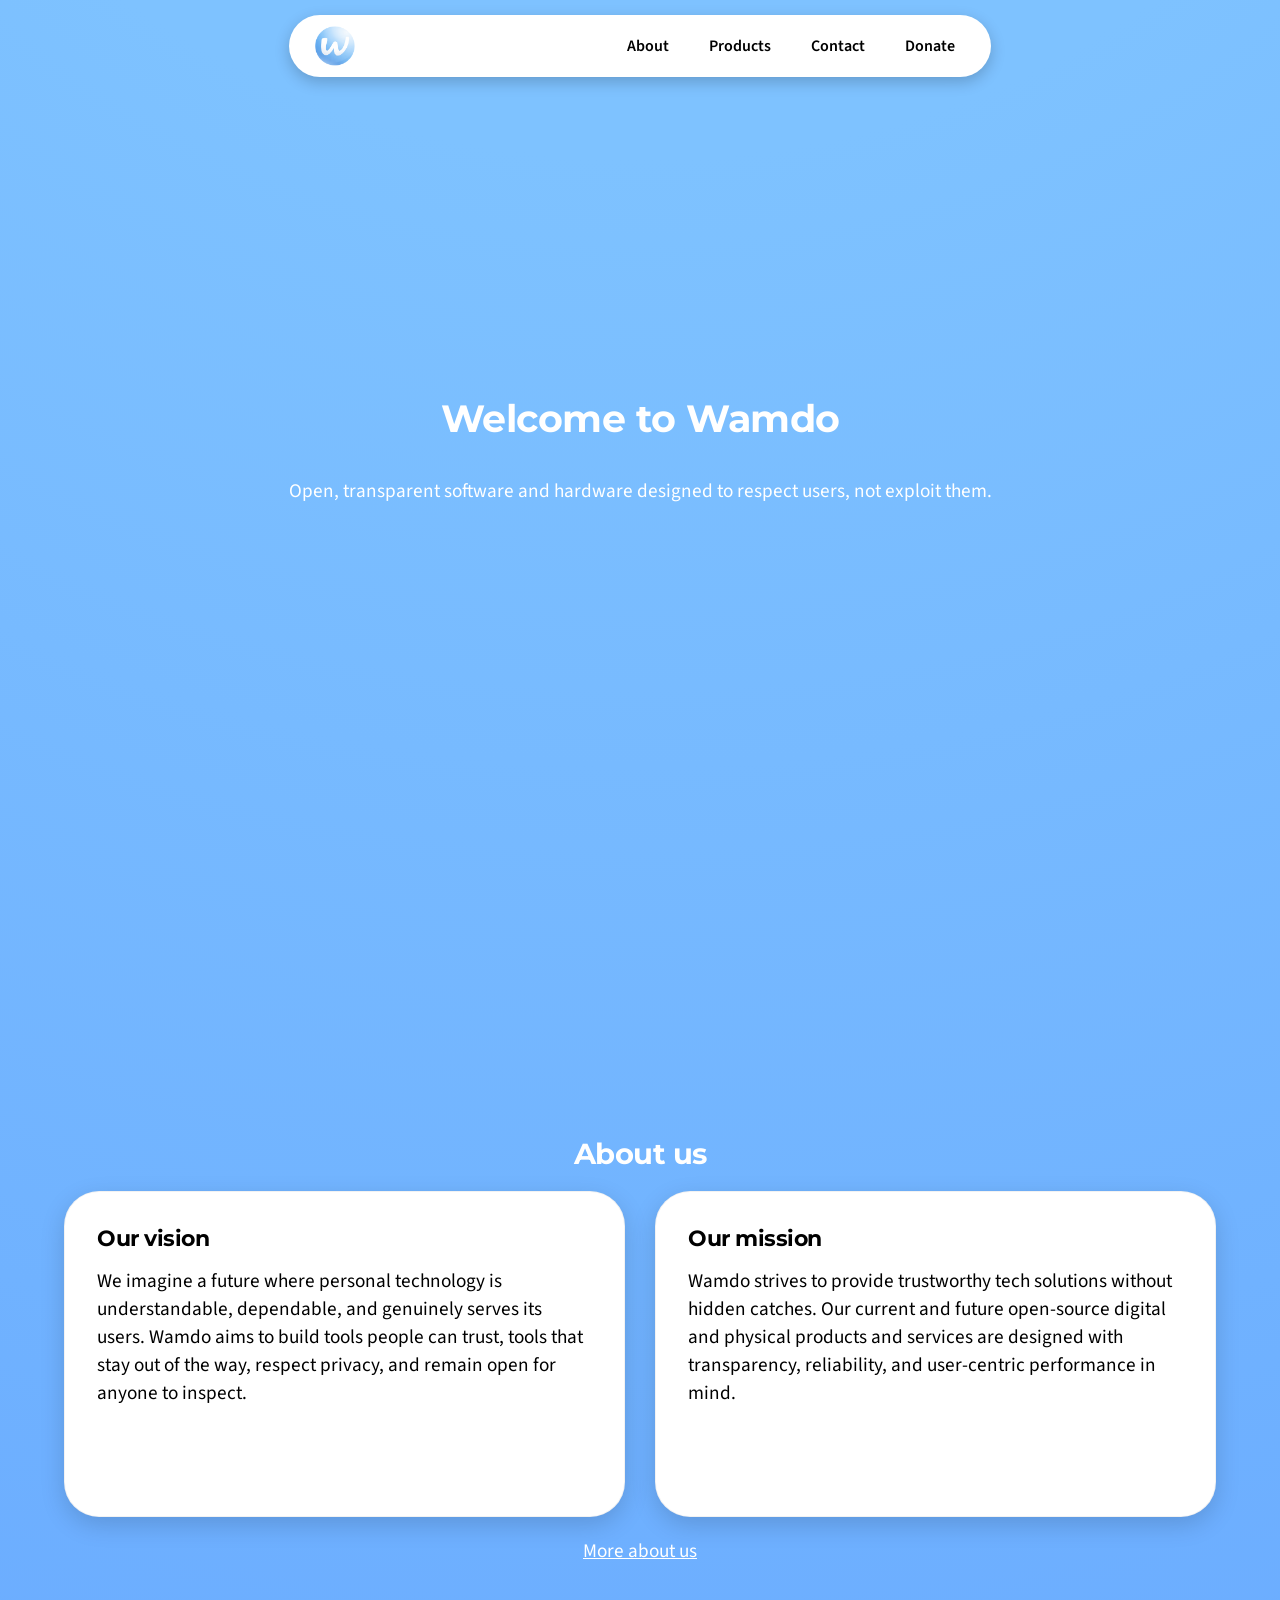
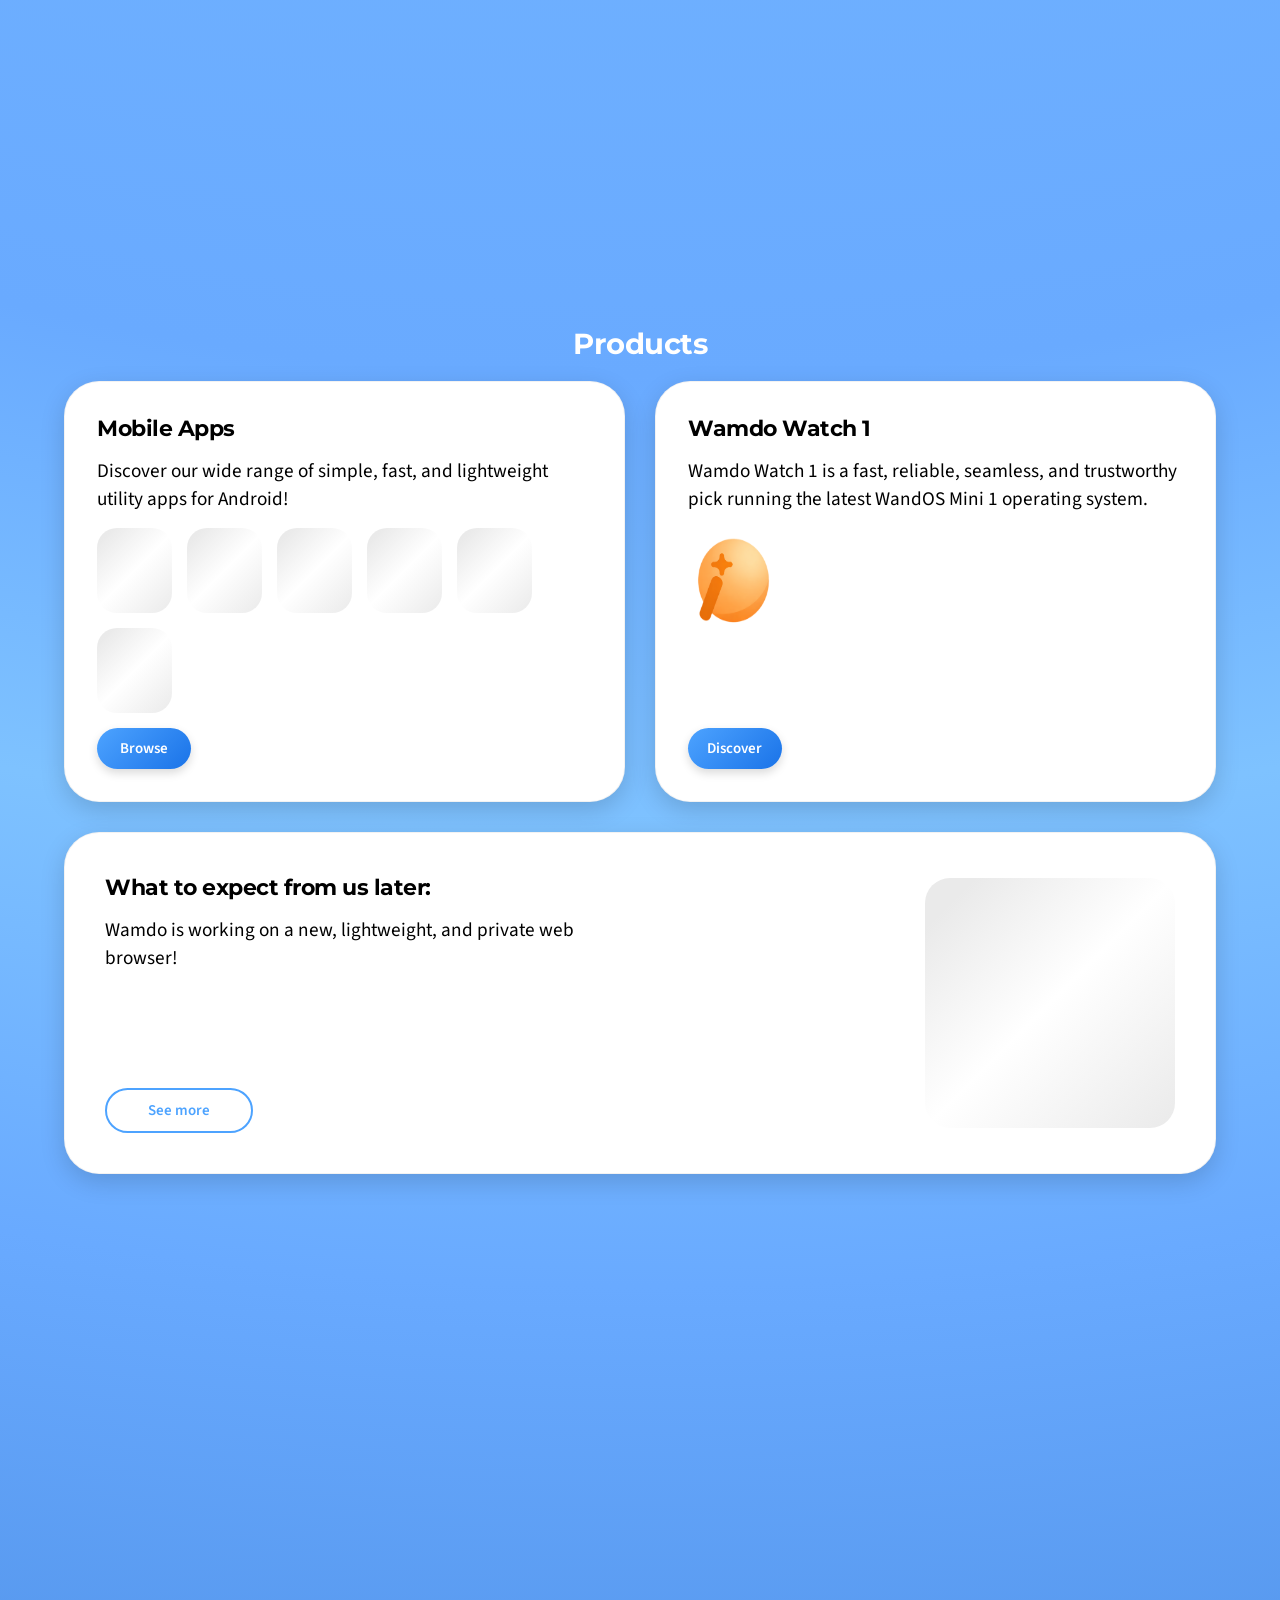
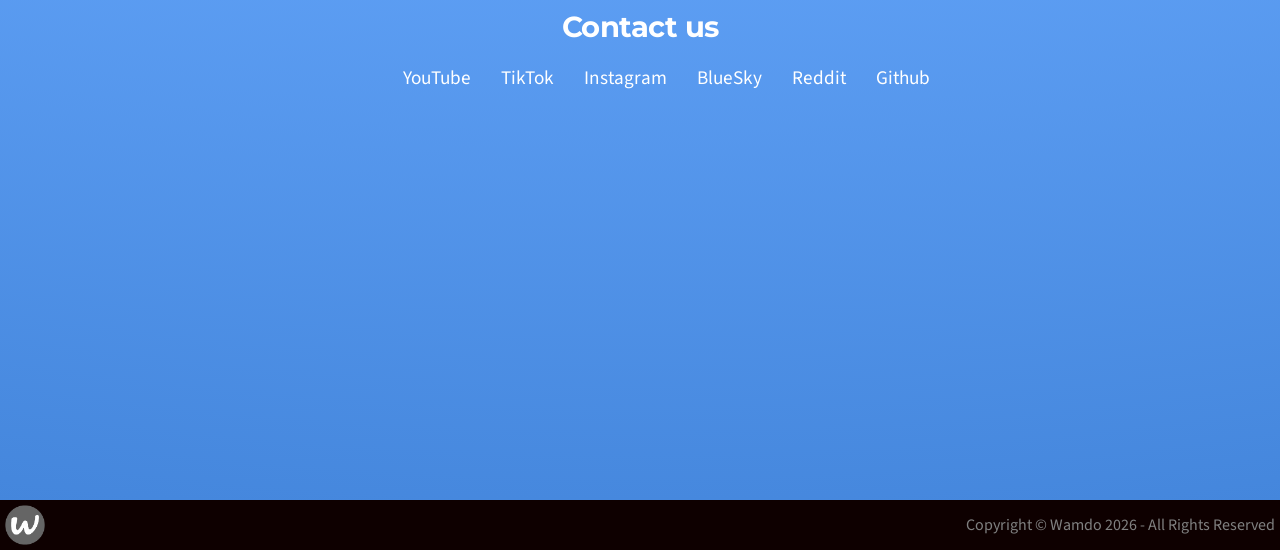
==== index.html @ 2785a066 "initialization" ====
<!DOCTYPE html>
<html lang="en">
<head>
    <meta charset="UTF-8">
    <meta name="viewport" content="width=device-width, initial-scale=1.0">
    <title>Wamdo</title>
    <link rel="stylesheet" href="styles.css">
    <link rel="shortcut icon" href="img/w-solid-blue.png" type="image/x-icon">
</head>
<body>
    <nav>
        <div class="nav-inner">
            <a href="#home" class="logo">
                <img src="img/w-borderless-large.png" alt="Home" class="smalllogo">
            </a>

            <ul class="nav-links">
                <li><a href="#about">About</a></li>
                <li><a href="#products">Products</a></li>
                <li><a href="#contacts">Contact</a></li>
                <li><a href="donate.html">Donate</a></li>
            </ul>
        </div>
    </nav>


    <header id="home">
        <h1><!--<img style="height: 50px; transform: translateY(10px);" src="img/w-borderless-large.png" alt=""> Just an experiment, not needed.-->Welcome to Wamdo</h1>
        <p style="padding-top: 15px;">Open, transparent software and hardware designed to respect users, not exploit them.</p>
    </header>

    <section id="about">
        <h2>About us</h2>
        <div class="grid">
            <div class="card">
                <h3>Our vision</h3>
                <p>We imagine a future where personal technology is understandable, dependable, and genuinely serves its users. Wamdo aims to build tools people can trust, tools that stay out of the way, respect privacy, and remain open for anyone to inspect.</p>
            </div>
            <div class="card">
                <h3>Our mission</h3>
                <p>Wamdo strives to provide trustworthy tech solutions without hidden catches. Our current and future open-source digital and physical products and services are designed with transparency, reliability, and user-centric performance in mind.</p>
            </div>
        </div>
        <a href="about.html" style="text-decoration: underline;">More about us</a>
    </section>

    <section id="products" style="padding-top: 100px;">
        <h2>Products</h2>
        <div class="grid">
            <div class="card">
                <h3>Mobile Apps</h3>
                <p>Discover our wide range of simple, fast, and lightweight utility apps for Android!</p>
                <div class="app-icons">
                    <div class="img-placeholder"></div>
                    <div class="img-placeholder"></div>
                    <div class="img-placeholder"></div>
                    <div class="img-placeholder"></div>
                    <div class="img-placeholder"></div>
                    <div class="img-placeholder"></div>
                </div>
                <a class="btn-bold" href="apps.html">Browse</a>
            </div>
            <div class="card">
                <h3>Wamdo Watch 1</h3>
                <p>Wamdo Watch 1 is a fast, reliable, seamless, and trustworthy pick running the latest WandOS Mini 1 operating system.</p>
                <img style="height:100px;" src="img/OS.png" alt="">
                <a class="btn-bold" href="watch.html">Discover</a>
            </div>
            <div class="card full-card">
                <div class="full-card-content">
                    <div class="full-card-left">
                        <h3>What to expect from us later:</h3>
                        <p>Wamdo is working on a new, lightweight, and private web browser!</p>
                        <a class="btn-light" href="newproduct.html">See more</a>
                    </div>
                    <div class="full-card-right">
                        <div class="img-placeholder large-placeholder"></div>
                    </div>
                </div>
            </div>
        </div>
    </section>
    
    <section id="contacts">
        <h2>Contact us</h2>
        <div class="dark-container">
            <div class="grid-large">
                <a href="https://www.youtube.com/@GetWamdo">YouTube</a>
                <a href="https://www.tiktok.com/@getwamdo">TikTok</a>
                <a href="https://www.instagram.com/getwamdo">Instagram</a>
                <a href="https://bsky.app/profile/getwamdo.bsky.social">BlueSky</a>
                <a href="https://www.reddit.com/user/GetWamdo">Reddit</a>
                <a href="https://github.com/WamdoPB">Github</a>
            </div>
        </div>
    </section>

    <footer>
        <img src="img/w-solid-gray.png" alt="Wamdo" class="smalllogo">
        <p>Copyright &copy Wamdo 2026 - All Rights Reserved</p>
    </footer>
</body>
</html>
---- styles.css ----
@import url('https://fonts.googleapis.com/css2?family=Montserrat:ital,wght@0,100..900;1,100..900&display=swap');
@import url('https://fonts.googleapis.com/css2?family=Montserrat:ital,wght@0,100..900;1,100..900&family=Source+Sans+3:ital,wght@0,200..900;1,200..900&display=swap');

* {
    text-decoration: none;
    margin: 0;
    font-family:'Source Sans 3', 'Montserrat';
}

:root {
    --wamdo-bright: #6cabff 60%; 
    --wamdo-deep: #578dd3 100%;
    --wamdo-bold-bright: #4da3ff;
    --wamdo-bold-deep: #1a73e8;
    --glass-white: linear-gradient(135deg, rgba(255, 255, 255, 0.3), rgba(255, 255, 255, 0.3), rgba(241, 241, 241, 0.5));
}


html, body {
    min-height: 100vh;
    background-size: cover;
    background-repeat: no-repeat;
    margin: 0;
    min-height: 100vh;
    /*background: radial-gradient(circle at 50% -20%, #89c8ff 0%, #6cabff 60%, #578dd3 100%);*/
    background: radial-gradient(circle at 50% -20%, #7ec2ff 20%, #69aaff 60%, #7ec2ff 70%, #69aaff 80%, #4284da 100%);
    color: white;
    /*background-attachment: fixed;*/
}

h1, h2, h3, h4, h5 {
    font-family: 'Montserrat', 'Source Sans 3';
    font-weight: 700;
    letter-spacing: -0.5px;
}

p, a {
    font-family: 'Source Sans 3', 'Montserrat';
}

a {
    color: white;
}

ul li:hover {
    text-decoration: underline;
}

nav {
    position: fixed;
    top: 15px;
    left: 50%;
    transform: translateX(-50%);

    width: 700px;
    height: 60px;

    background: white;
    border-radius: 100px;
    border: 1px solid rgba(255,255,255,0.4);

    box-shadow: 0 5px 15px rgba(0,0,0,0.2);

    display: flex;
    align-items: center;

    z-index: 1000;
}

.nav-inner {
    width: 100%;
    padding: 0 25px;

    display: flex;
    align-items: center;
    justify-content: space-between;
}

.nav-links {
    display: flex;
    gap: 20px;
    list-style: none;
}

.nav-links a {
    color: black;
    font-weight: 600;
    padding: 10px;
}

.nav-links a:hover {
    text-decoration: underline;
    text-underline-offset: 6px;
    text-decoration-thickness: 2px;
    text-decoration-color: var(--wamdo-bold-bright);
}

header, section {
    min-height: 100vh;
    justify-content: center;
    align-items: center;
    display: flex;
    flex-direction: column;
    gap: 20px;
    font-size: larger;
    /*padding-top: 100px;*/
}

.grid {
    display: grid;
    grid-template-columns: repeat(2, minmax(0, 1fr));
    gap: 30px;

    width: min(1300px, 90%);
    margin: 0 auto;
}

.card {
    background: white;
    color: black;

    border-radius: 35px;
    padding: 2rem;

    border: 1px solid rgba(0,0,0,0.05);
    box-shadow: 0 8px 25px rgba(0,0,0,0.15);

    display: flex;
    flex-direction: column;

    gap: 15px;

    transition: transform 0.3s ease, box-shadow 0.3s ease;

    min-height: 260px;
}

.card:hover {
    transform: translateY(-8px) scale(1.02);
    box-shadow: 0 15px 35px rgba(0,0,0,0.2);
}

.card img {
    align-items: center;
    max-width: 90px;
}

.card a {
    margin-top: auto;
}

.full-card {
    grid-column: 1 / -1;
    padding: 2.5rem;
}

.full-card-content {
    display: flex;
    align-items: center;
    justify-content: space-between;
    gap: 40px;
    height: 100%;
}

.full-card-left {
    display: flex;
    flex-direction: column;
    gap: 15px;
    max-width: 500px;
    height: 100%;
}

.full-card-right {
    flex: 1;
    display: flex;
    justify-content: flex-end;
}

.btn-bold {
    display: flex;
    align-items: left;
    justify-content: center;

    width: 10%;
    padding: 10px 22px;

    border-radius: 999px;
    border: none;

    font-weight: 600;
    font-size: 15px;

    background: linear-gradient(
        135deg,
        var(--wamdo-bold-bright),
        var(--wamdo-bold-deep)
    );

    color: white;

    box-shadow: 0 4px 10px rgba(0,0,0,0.15);

    transition: all 0.25s ease;
}

.btn-bold:hover {
    transform: translateY(2px);
    box-shadow: 0 8px 13px rgba(0,0,0,0.20);
}

.btn-light {
    display: inline-flex;
    align-items: center;
    justify-content: center;

    padding: 10px 22px;

    border-radius: 999px;
    width: 20%;

    font-weight: 600;
    font-size: 15px;

    border: 2px solid var(--wamdo-bold-bright);

    color: var(--wamdo-bold-bright);
    background: transparent;

    transition: all 0.25s ease;
}

.btn-light:hover {
    background: linear-gradient(
        135deg,
        var(--wamdo-bold-bright),
        var(--wamdo-bold-deep)
    );
    color: white;
    transform: translateY(-2px);
}

.logo {
    display: flex;
    align-items: center;
}

.smalllogo {
    height: 40px;
}

.image {
    background-color: gray;
    border-radius: 40px;
}

.app-icons {
    display: flex;
    flex-wrap: wrap;
    gap: 15px;
}

.app-icons img {
    width: 60px;
    height: 60px;
    object-fit: contain;
}

.img-placeholder {
    background: linear-gradient(
        135deg,
        rgba(220,220,220,0.6) 10%,
        rgba(255,255,255,0.8) 50%,
        rgba(220,220,220,0.6) 100%
    );
    border-radius: 20px;
    align-content: center;
    justify-content: center;
}

.app-icons .img-placeholder {
    width: 75px;
    height: 85px;
}

.large-placeholder {
    min-width: 250px;
    min-height: 250px;
    border-radius: 25px;
}

.grid-large {
    display: flex;
    flex-direction: row;
    gap: 30px;

    width: min(1300px, 90%);
    margin: 0 auto;
}

footer {
    background-color: #0e0000;
    color: gray;
    display: flex;
    align-items: center;
    justify-content: space-between;
    padding: 5px;
    bottom: 0;
    left: 0;
    right: 0;
}

footer p {
    color: gray;
}

hr {
    width: 90%;
}   

::-webkit-scrollbar {
    display: none;
}
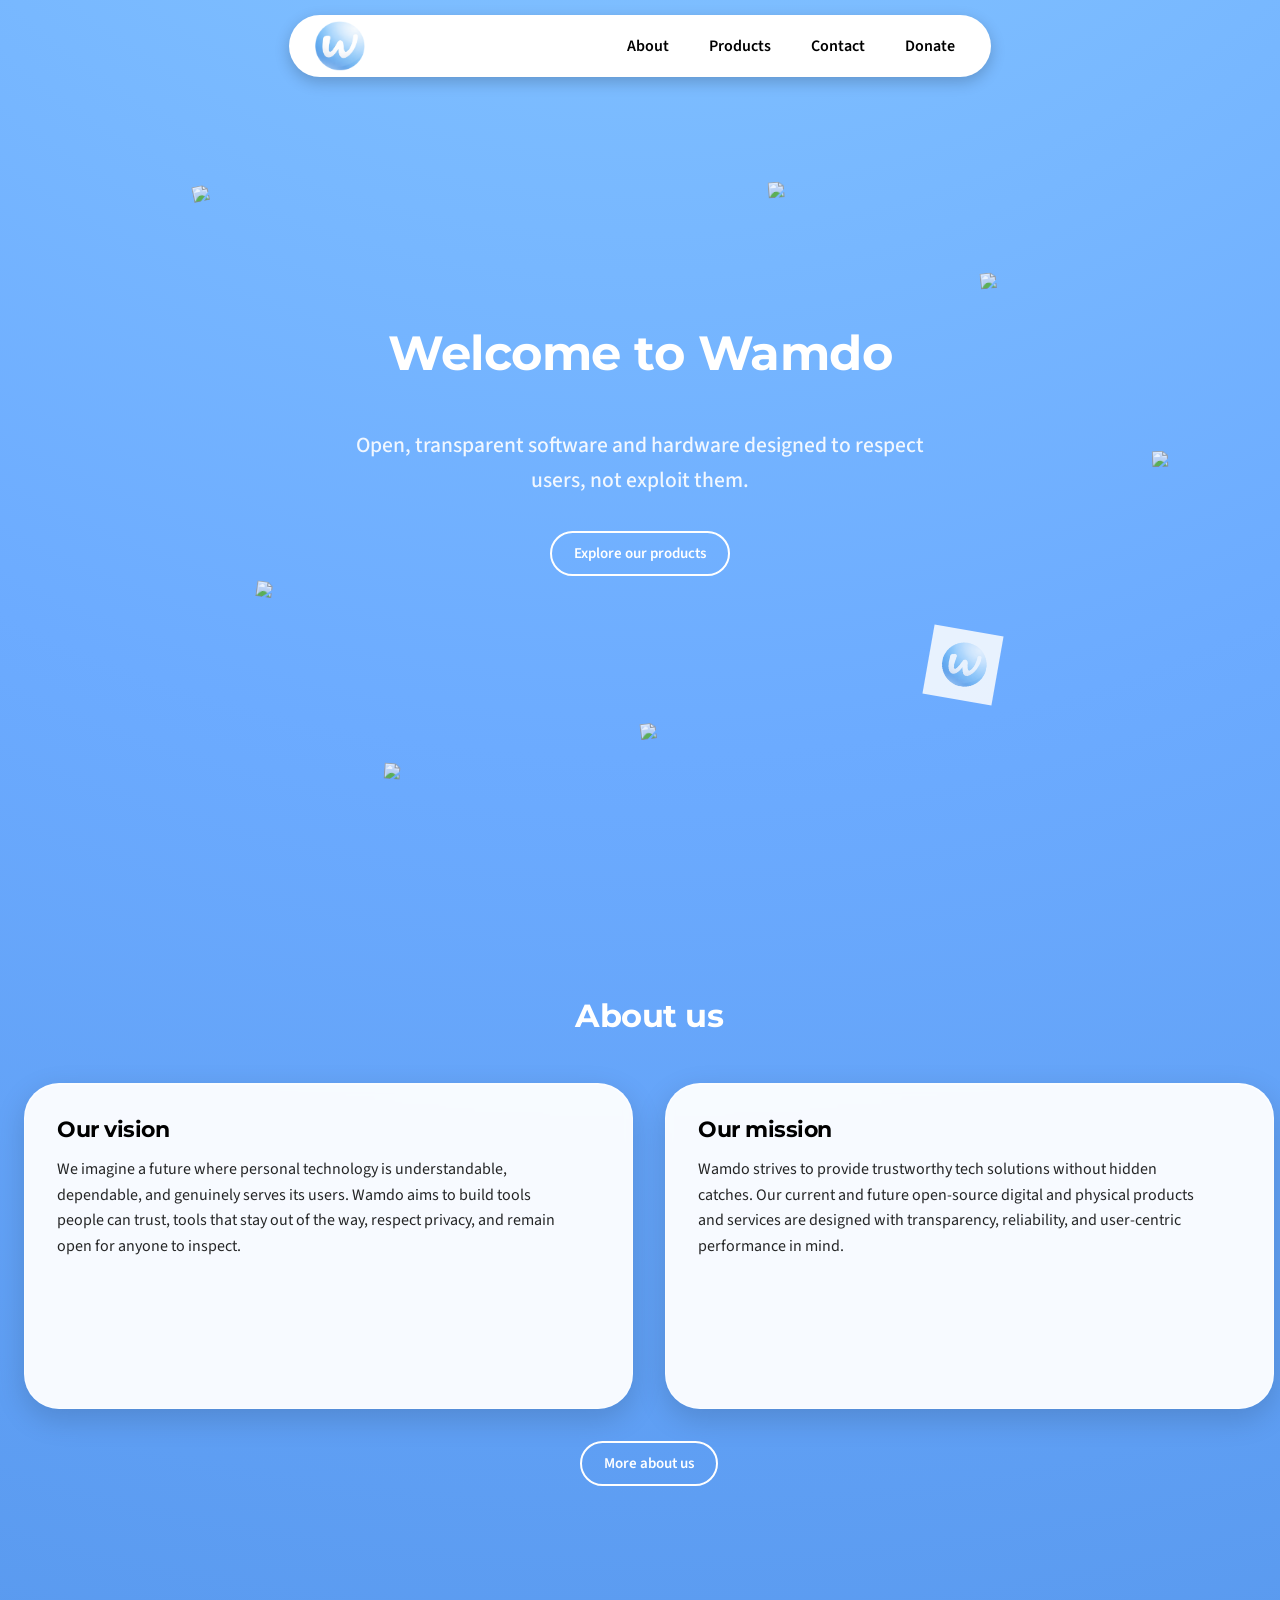
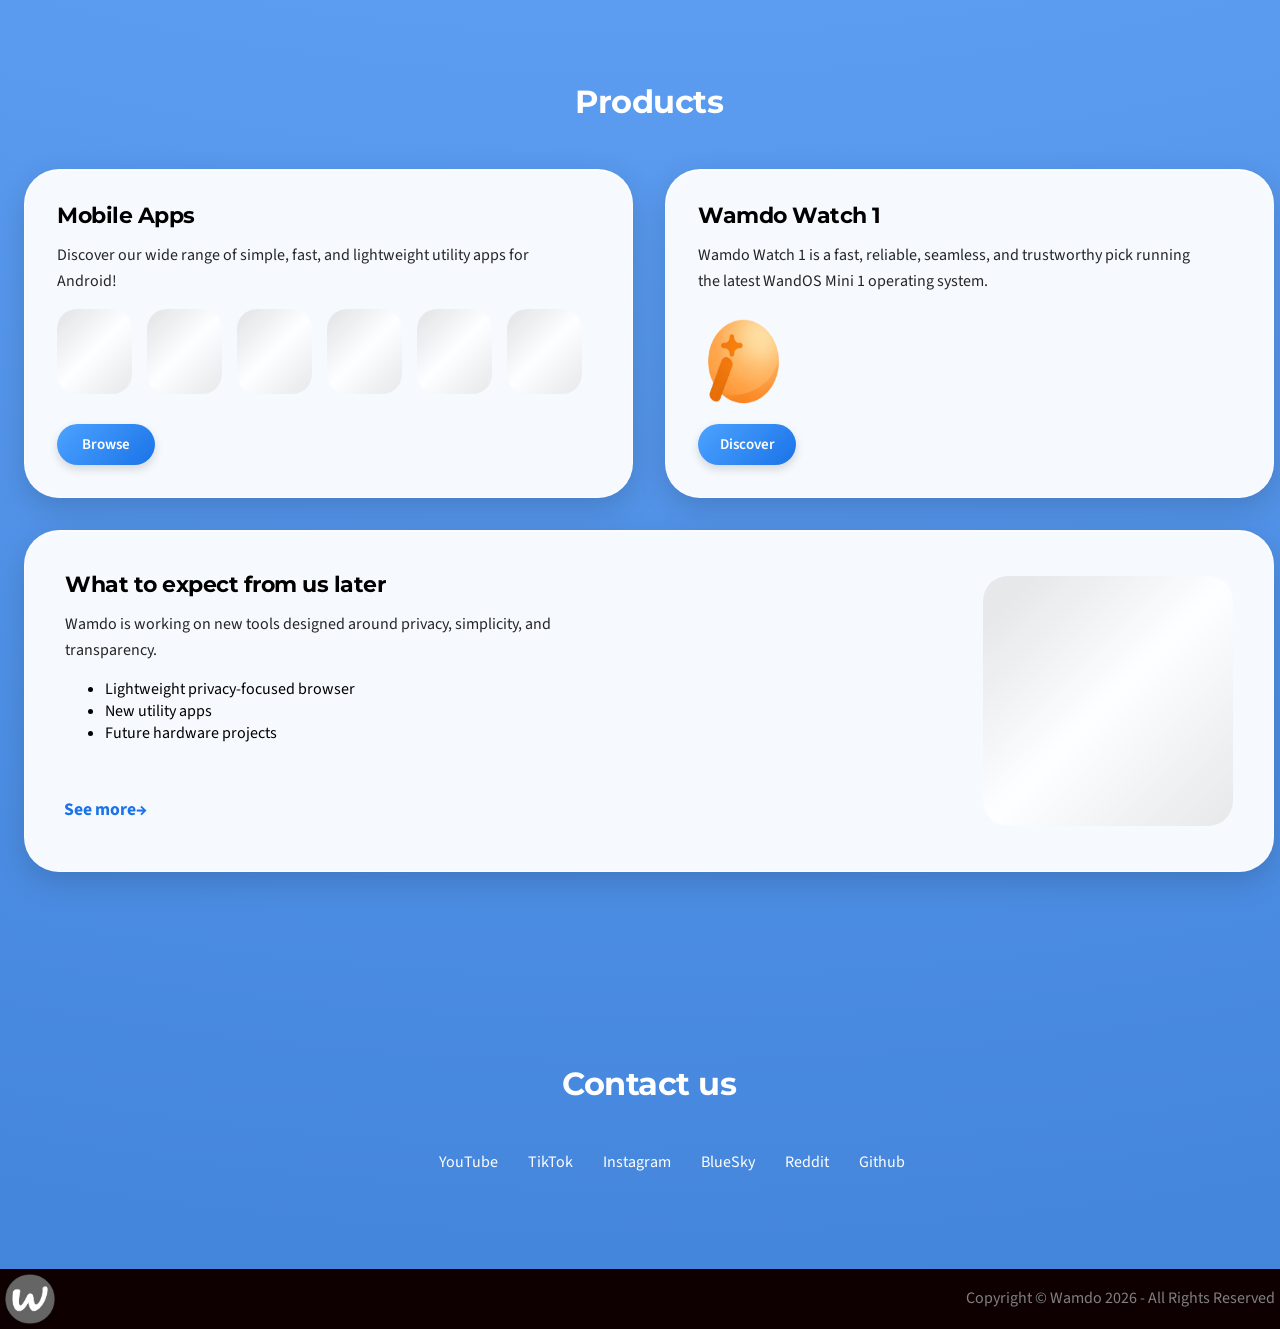
==== commit a29dbf79: "major design changes" ====
--- a/index.html
+++ b/index.html
@@ -25,56 +25,78 @@
 
 
     <header id="home">
+
+        <div class="hero-icons">
+            <img src="icons/keyboard.png" class="float-icon icon1">
+            <img src="icons/clock.png" class="float-icon icon2">
+            <img src="icons/notes.png" class="float-icon icon3">
+            <img src="icons/files.png" class="float-icon icon4">
+            <img src="icons/calendar.png" class="float-icon icon5">
+            <img src="icons/voice.png" class="float-icon icon6">
+            <img src="icons/contact.png" class="float-icon icon7">
+            <img src="icons/gallery.png" class="float-icon icon8">
+        </div>
+
         <h1><!--<img style="height: 50px; transform: translateY(10px);" src="img/w-borderless-large.png" alt=""> Just an experiment, not needed.-->Welcome to Wamdo</h1>
         <p style="padding-top: 15px;">Open, transparent software and hardware designed to respect users, not exploit them.</p>
+        <a href="#products" class="btn-light-white">Explore our products</a>
     </header>
 
     <section id="about">
-        <h2>About us</h2>
-        <div class="grid">
-            <div class="card">
-                <h3>Our vision</h3>
-                <p>We imagine a future where personal technology is understandable, dependable, and genuinely serves its users. Wamdo aims to build tools people can trust, tools that stay out of the way, respect privacy, and remain open for anyone to inspect.</p>
+        <div class="container">
+            <h2>About us</h2>
+            <div class="grid">
+                <div class="card">
+                    <h3>Our vision</h3>
+                    <p>We imagine a future where personal technology is understandable, dependable, and genuinely serves its users. Wamdo aims to build tools people can trust, tools that stay out of the way, respect privacy, and remain open for anyone to inspect.</p>
+                </div>
+                <div class="card">
+                    <h3>Our mission</h3>
+                    <p>Wamdo strives to provide trustworthy tech solutions without hidden catches. Our current and future open-source digital and physical products and services are designed with transparency, reliability, and user-centric performance in mind.</p>
+                </div>
             </div>
-            <div class="card">
-                <h3>Our mission</h3>
-                <p>Wamdo strives to provide trustworthy tech solutions without hidden catches. Our current and future open-source digital and physical products and services are designed with transparency, reliability, and user-centric performance in mind.</p>
-            </div>
+            <a href="about.html" class="btn-light-white">More about us</a>
         </div>
-        <a href="about.html" style="text-decoration: underline;">More about us</a>
     </section>
 
     <section id="products" style="padding-top: 100px;">
-        <h2>Products</h2>
-        <div class="grid">
-            <div class="card">
-                <h3>Mobile Apps</h3>
-                <p>Discover our wide range of simple, fast, and lightweight utility apps for Android!</p>
-                <div class="app-icons">
-                    <div class="img-placeholder"></div>
-                    <div class="img-placeholder"></div>
-                    <div class="img-placeholder"></div>
-                    <div class="img-placeholder"></div>
-                    <div class="img-placeholder"></div>
-                    <div class="img-placeholder"></div>
+        <div class="container">
+            <h2>Products</h2>
+            <div class="grid">
+                <div class="card">
+                    <h3>Mobile Apps</h3>
+                    <p>Discover our wide range of simple, fast, and lightweight utility apps for Android!</p>
+                    <div class="app-icons">
+                        <div class="img-placeholder"></div>
+                        <div class="img-placeholder"></div>
+                        <div class="img-placeholder"></div>
+                        <div class="img-placeholder"></div>
+                        <div class="img-placeholder"></div>
+                        <div class="img-placeholder"></div>
+                    </div>
+                    <a class="btn-bold" href="apps.html">Browse</a>
                 </div>
-                <a class="btn-bold" href="apps.html">Browse</a>
-            </div>
-            <div class="card">
-                <h3>Wamdo Watch 1</h3>
-                <p>Wamdo Watch 1 is a fast, reliable, seamless, and trustworthy pick running the latest WandOS Mini 1 operating system.</p>
-                <img style="height:100px;" src="img/OS.png" alt="">
-                <a class="btn-bold" href="watch.html">Discover</a>
-            </div>
-            <div class="card full-card">
-                <div class="full-card-content">
-                    <div class="full-card-left">
-                        <h3>What to expect from us later:</h3>
-                        <p>Wamdo is working on a new, lightweight, and private web browser!</p>
-                        <a class="btn-light" href="newproduct.html">See more</a>
-                    </div>
-                    <div class="full-card-right">
-                        <div class="img-placeholder large-placeholder"></div>
+                <div class="card">
+                    <h3>Wamdo Watch 1</h3>
+                    <p>Wamdo Watch 1 is a fast, reliable, seamless, and trustworthy pick running the latest WandOS Mini 1 operating system.</p>
+                    <img style="height:100px;" src="img/OS.png" alt="">
+                    <a class="btn-bold" href="watch.html">Discover</a>
+                </div>
+                <div class="card full-card">
+                    <div class="full-card-content">
+                        <div class="full-card-left">
+                            <h3>What to expect from us later</h3>
+                            <p>Wamdo is working on new tools designed around privacy, simplicity, and transparency.</p>
+                            <ul class="future-list">
+                                <li>Lightweight privacy-focused browser</li>
+                                <li>New utility apps</li>
+                                <li>Future hardware projects</li>
+                            </ul>
+                            <a class="link-bold" href="newproduct.html">See more→</a>
+                        </div>
+                        <div class="full-card-right">
+                            <div class="img-placeholder large-placeholder"></div>
+                        </div>
                     </div>
                 </div>
             </div>
@@ -82,15 +104,17 @@
     </section>
     
     <section id="contacts">
-        <h2>Contact us</h2>
-        <div class="dark-container">
-            <div class="grid-large">
-                <a href="https://www.youtube.com/@GetWamdo">YouTube</a>
-                <a href="https://www.tiktok.com/@getwamdo">TikTok</a>
-                <a href="https://www.instagram.com/getwamdo">Instagram</a>
-                <a href="https://bsky.app/profile/getwamdo.bsky.social">BlueSky</a>
-                <a href="https://www.reddit.com/user/GetWamdo">Reddit</a>
-                <a href="https://github.com/WamdoPB">Github</a>
+        <div class="container">
+            <h2>Contact us</h2>
+            <div class="dark-container">
+                <div class="grid-large">
+                    <a href="https://www.youtube.com/@GetWamdo">YouTube</a>
+                    <a href="https://www.tiktok.com/@getwamdo">TikTok</a>
+                    <a href="https://www.instagram.com/getwamdo">Instagram</a>
+                    <a href="https://bsky.app/profile/getwamdo.bsky.social">BlueSky</a>
+                    <a href="https://www.reddit.com/user/GetWamdo">Reddit</a>
+                    <a href="https://github.com/WamdoPB">Github</a>
+                </div>
             </div>
         </div>
     </section>
--- a/styles.css
+++ b/styles.css
@@ -13,6 +13,15 @@
     --wamdo-bold-bright: #4da3ff;
     --wamdo-bold-deep: #1a73e8;
     --glass-white: linear-gradient(135deg, rgba(255, 255, 255, 0.3), rgba(255, 255, 255, 0.3), rgba(241, 241, 241, 0.5));
+
+    --space-xs: 8px;
+    --space-sm: 16px;
+    --space-md: 32px;
+    --space-lg: 64px;
+    --space-xl: 96px;
+
+    --container-width: 1250px;
+    --container-padding: 24px;
 }
 
 
@@ -23,7 +32,7 @@
     margin: 0;
     min-height: 100vh;
     /*background: radial-gradient(circle at 50% -20%, #89c8ff 0%, #6cabff 60%, #578dd3 100%);*/
-    background: radial-gradient(circle at 50% -20%, #7ec2ff 20%, #69aaff 60%, #7ec2ff 70%, #69aaff 80%, #4284da 100%);
+    background: radial-gradient(circle at 50% -25%,#8ed0ff 0%,#6cabff 40%,#4284da 100%), radial-gradient(circle at 80% 120%, rgba(255,255,255,0.15), transparent 60%);
     color: white;
     /*background-attachment: fixed;*/
 }
@@ -34,12 +43,38 @@
     letter-spacing: -0.5px;
 }
 
+h2 {
+    font-size: 1.8rem;
+}
+
+h3 {
+    font-size: 1.5em;
+}
+
 p, a {
     font-family: 'Source Sans 3', 'Montserrat';
 }
 
 a {
     color: white;
+}
+
+h1 {
+    font-size: clamp(2.3rem, 4vw, 3rem);
+    text-align: center;
+}
+
+h2 {
+    font-size: 2rem;
+}
+
+h3 {
+    font-size: 1.35rem;
+}
+
+p {
+    font-size: 1rem;
+    line-height: 1.6;
 }
 
 ul li:hover {
@@ -95,49 +130,176 @@
     text-decoration-color: var(--wamdo-bold-bright);
 }
 
-header, section {
+section {
+    padding-block: var(--space-xl);
+}
+
+section h2 {
+    margin-bottom: var(--space-sm);
+    letter-spacing: -0.5px;
+}
+
+header {
     min-height: 100vh;
+
+    position: relative;
+    overflow: hidden;
+    display: flex;
+    align-items: center;
     justify-content: center;
-    align-items: center;
-    display: flex;
     flex-direction: column;
-    gap: 20px;
-    font-size: larger;
-    /*padding-top: 100px;*/
-}
+
+    padding-inline: var(--container-padding);
+    gap: var(--space-md);
+}
+
+header p {
+    opacity: 0.9;
+    text-align: center;
+    font-size: 1.35rem;
+    max-width: 600px;
+    font-weight: 500;
+}
+
+.float-icon {
+    position: absolute;
+    width: 70px;
+    opacity: 0.85;
+
+    animation: float 6s ease-in-out infinite;
+}
+
+.hero-icons {
+    position: absolute;
+    inset: 0;
+    z-index: 0;
+}
+
+header h1,
+header p {
+    position: relative;
+    z-index: 1;
+}
+
+.icon1 {
+    top: 20%;
+    left: 15%;
+    transform: rotate(-12deg);
+}
+
+.icon2 {
+    top: 65%;
+    left: 20%;
+    transform: rotate(8deg);
+}
+
+.icon3 {
+    top: 30%;
+    right: 18%;
+    transform: rotate(-6deg);
+}
+
+.icon4 {
+    top: 70%;
+    right: 22%;
+    transform: rotate(10deg);
+}
+
+.icon5 {
+    top: 20%;
+    left: 60%;
+    transform: rotate(-4deg);
+}
+
+.icon6 {
+    top: 80%;
+    left: 50%;
+    transform: rotate(-7deg);
+}
+
+.icon7 {
+    top: 85%;
+    left: 30%;
+    transform: rotate(4deg);
+}
+
+.icon8 {
+    top: 50%;
+    left: 90%;
+    transform: rotate(-2deg);
+}
+
+@keyframes float {
+
+    0% {
+        transform: translateY(0) rotate(var(--rot, 0deg));
+    }
+
+    50% {
+        transform: translateY(-12px) rotate(var(--rot, 0deg));
+    }
+
+    100% {
+        transform: translateY(0) rotate(var(--rot, 0deg));
+    }
+
+}
+
+
+
+
+
+
 
 .grid {
     display: grid;
-    grid-template-columns: repeat(2, minmax(0, 1fr));
-    gap: 30px;
-
-    width: min(1300px, 90%);
-    margin: 0 auto;
+    grid-template-columns: repeat(2, 1fr);
+    gap: var(--space-md);
+
+    width: 100%;
+}
+
+.container {
+    width: min(var(--container-width), 100%);
+    margin-inline: auto;
+    padding-inline: var(--container-padding);
+
+    display: flex;
+    flex-direction: column;
+    align-items: center;
+}
+
+.container > * + * {
+    margin-top: var(--space-md);
 }
 
 .card {
-    background: white;
+    background: rgba(255,255,255,0.95);
     color: black;
 
     border-radius: 35px;
     padding: 2rem;
 
-    border: 1px solid rgba(0,0,0,0.05);
-    box-shadow: 0 8px 25px rgba(0,0,0,0.15);
+    border: 1px solid rgba(255,255,255,0.6);
+    backdrop-filter: blur(4px);
+    box-shadow:
+        0 10px 30px rgba(0,0,0,0.15),
+        inset 0 1px 0 rgba(255,255,255,0.6);
 
     display: flex;
     flex-direction: column;
-
     gap: 15px;
 
-    transition: transform 0.3s ease, box-shadow 0.3s ease;
-
     min-height: 260px;
+
+    transition: transform 0.25s ease, box-shadow 0.25s ease;
 }
 
 .card:hover {
     transform: translateY(-8px) scale(1.02);
-    box-shadow: 0 15px 35px rgba(0,0,0,0.2);
+    box-shadow:
+        0 18px 40px rgba(0,0,0,0.25),
+        inset 0 1px 0 rgba(255,255,255,0.8);
 }
 
 .card img {
@@ -147,6 +309,11 @@
 
 .card a {
     margin-top: auto;
+}
+
+.card p {
+    opacity: 0.85;
+    max-width: 500px;
 }
 
 .full-card {
@@ -166,7 +333,7 @@
     display: flex;
     flex-direction: column;
     gap: 15px;
-    max-width: 500px;
+    max-width: 80%;
     height: 100%;
 }
 
@@ -208,7 +375,7 @@
     box-shadow: 0 8px 13px rgba(0,0,0,0.20);
 }
 
-.btn-light {
+.btn-light, .btn-light-white {
     display: inline-flex;
     align-items: center;
     justify-content: center;
@@ -216,36 +383,54 @@
     padding: 10px 22px;
 
     border-radius: 999px;
-    width: 20%;
 
     font-weight: 600;
     font-size: 15px;
 
+    transition: all 0.25s ease;
+}
+
+.btn-light {
     border: 2px solid var(--wamdo-bold-bright);
 
     color: var(--wamdo-bold-bright);
     background: transparent;
-
-    transition: all 0.25s ease;
-}
-
-.btn-light:hover {
+}
+
+.btn-light-white {
+    border: 2px solid white;
+
+    color: white;
+    background: transparent;
+}
+
+.btn-light:hover, .btn-light-white:hover {
     background: linear-gradient(
         135deg,
         var(--wamdo-bold-bright),
         var(--wamdo-bold-deep)
     );
     color: white;
+    box-shadow: 0 6px 14px rgba(0,0,0,0.15);
     transform: translateY(-2px);
 }
 
+.link-bold {
+    color: var(--wamdo-bold-deep);
+    font-weight: bolder;
+    transform: scale(1.1);
+
+    display: inline-flex;
+    padding: 10px 22px;
+}
+
 .logo {
     display: flex;
     align-items: center;
 }
 
 .smalllogo {
-    height: 40px;
+    height: 50px;
 }
 
 .image {
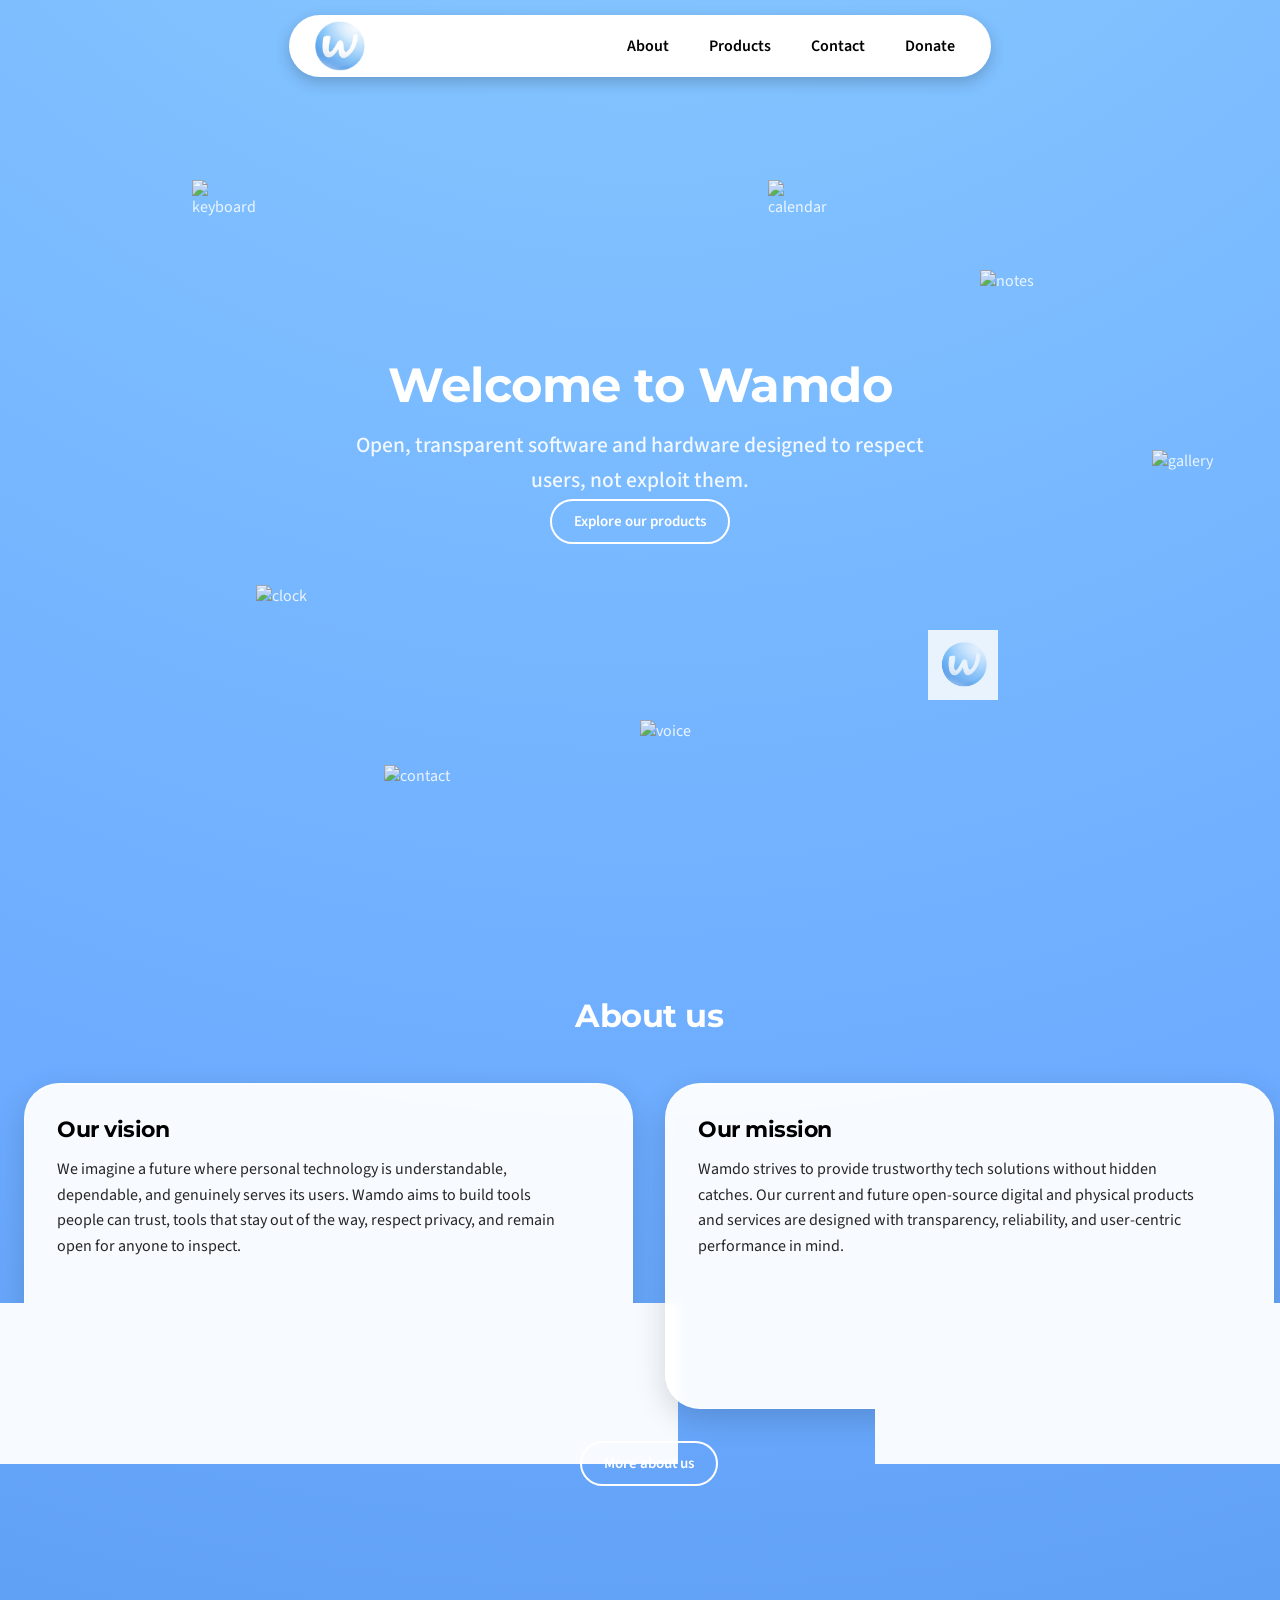
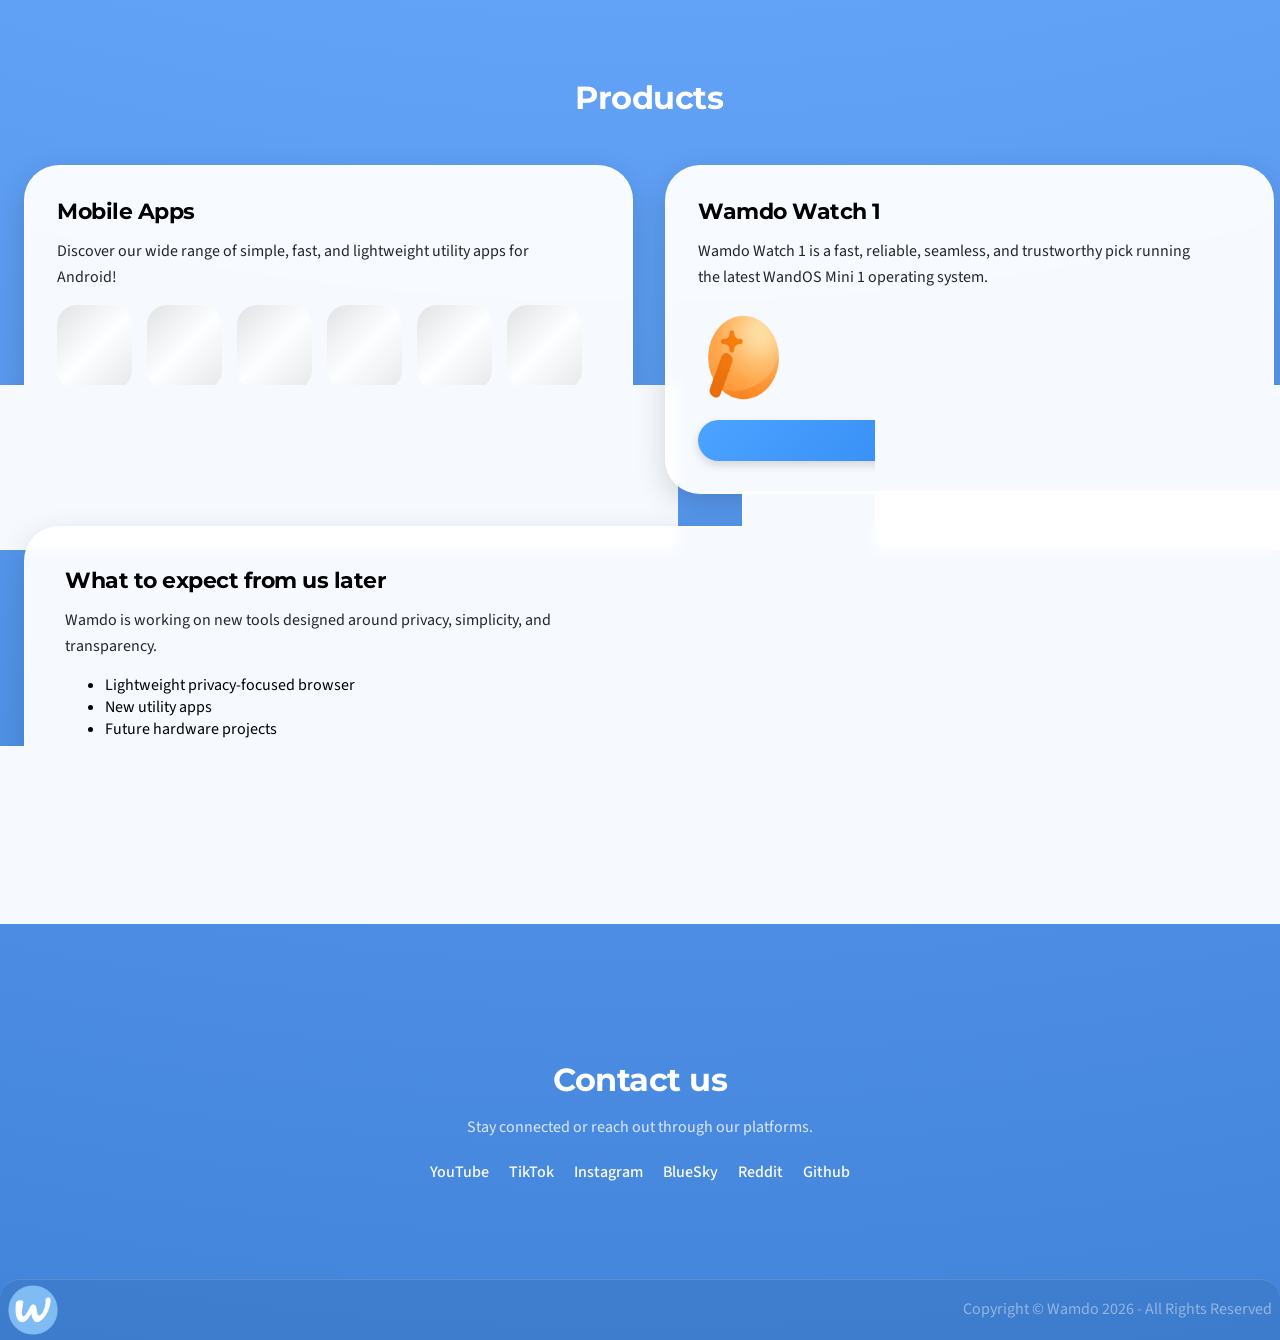
==== commit b5856a2f: "UI correcting and improving" ====
--- a/index.html
+++ b/index.html
@@ -17,7 +17,7 @@
             <ul class="nav-links">
                 <li><a href="#about">About</a></li>
                 <li><a href="#products">Products</a></li>
-                <li><a href="#contacts">Contact</a></li>
+                <li><a href="#contact">Contact</a></li>
                 <li><a href="donate.html">Donate</a></li>
             </ul>
         </div>
@@ -27,19 +27,21 @@
     <header id="home">
 
         <div class="hero-icons">
-            <img src="icons/keyboard.png" class="float-icon icon1">
-            <img src="icons/clock.png" class="float-icon icon2">
-            <img src="icons/notes.png" class="float-icon icon3">
-            <img src="icons/files.png" class="float-icon icon4">
-            <img src="icons/calendar.png" class="float-icon icon5">
-            <img src="icons/voice.png" class="float-icon icon6">
-            <img src="icons/contact.png" class="float-icon icon7">
-            <img src="icons/gallery.png" class="float-icon icon8">
+            <img src="icons/keyboard.png" class="float-icon icon1" alt="keyboard">
+            <img src="icons/clock.png" class="float-icon icon2" alt="clock">
+            <img src="icons/notes.png" class="float-icon icon3" alt="notes">
+            <img src="icons/files.png" class="float-icon icon4" alt="files">
+            <img src="icons/calendar.png" class="float-icon icon5" alt="calendar">
+            <img src="icons/voice.png" class="float-icon icon6" alt="voice">
+            <img src="icons/contact.png" class="float-icon icon7" alt="contact">
+            <img src="icons/gallery.png" class="float-icon icon8" alt="gallery">
         </div>
 
-        <h1><!--<img style="height: 50px; transform: translateY(10px);" src="img/w-borderless-large.png" alt=""> Just an experiment, not needed.-->Welcome to Wamdo</h1>
-        <p style="padding-top: 15px;">Open, transparent software and hardware designed to respect users, not exploit them.</p>
-        <a href="#products" class="btn-light-white">Explore our products</a>
+        <div class="hero-content">
+            <h1><!--<img style="height: 50px; transform: translateY(10px);" src="img/w-borderless-large.png" alt=""> Just an experiment, not needed.-->Welcome to Wamdo</h1>
+            <p style="padding-top: 15px;">Open, transparent software and hardware designed to respect users, not exploit them.</p>
+            <a href="#products" class="btn-light-white">Explore our products</a>
+        </div>
     </header>
 
     <section id="about">
@@ -59,7 +61,7 @@
         </div>
     </section>
 
-    <section id="products" style="padding-top: 100px;">
+    <section id="products">
         <div class="container">
             <h2>Products</h2>
             <div class="grid">
@@ -79,7 +81,7 @@
                 <div class="card">
                     <h3>Wamdo Watch 1</h3>
                     <p>Wamdo Watch 1 is a fast, reliable, seamless, and trustworthy pick running the latest WandOS Mini 1 operating system.</p>
-                    <img style="height:100px;" src="img/OS.png" alt="">
+                    <img class="product-image" src="img/OS.png" alt="">
                     <a class="btn-bold" href="watch.html">Discover</a>
                 </div>
                 <div class="card full-card">
@@ -102,26 +104,42 @@
             </div>
         </div>
     </section>
-    
-    <section id="contacts">
-        <div class="container">
-            <h2>Contact us</h2>
-            <div class="dark-container">
-                <div class="grid-large">
-                    <a href="https://www.youtube.com/@GetWamdo">YouTube</a>
-                    <a href="https://www.tiktok.com/@getwamdo">TikTok</a>
-                    <a href="https://www.instagram.com/getwamdo">Instagram</a>
-                    <a href="https://bsky.app/profile/getwamdo.bsky.social">BlueSky</a>
-                    <a href="https://www.reddit.com/user/GetWamdo">Reddit</a>
-                    <a href="https://github.com/WamdoPB">Github</a>
-                </div>
-            </div>
+
+    <section id="contact">
+        <h2>Contact us</h2>
+
+        <p class="contact-text">
+            Stay connected or reach out through our platforms.
+        </p>
+
+        <div class="contact-links">
+            <a href="https://www.youtube.com/@GetWamdo">YouTube</a>
+            <a href="https://www.tiktok.com/@getwamdo">TikTok</a>
+            <a href="https://www.instagram.com/getwamdo">Instagram</a>
+            <a href="https://bsky.app/profile/getwamdo.bsky.social">BlueSky</a>
+            <a href="https://www.reddit.com/user/GetWamdo">Reddit</a>
+            <a href="https://github.com/WamdoPB">Github</a>
         </div>
     </section>
 
     <footer>
-        <img src="img/w-solid-gray.png" alt="Wamdo" class="smalllogo">
+        <img src="img/w-solid-blue.png" alt="Wamdo" class="smalllogo">
         <p>Copyright &copy Wamdo 2026 - All Rights Reserved</p>
     </footer>
+
+    <script>
+        const observer = new IntersectionObserver((entries) => {
+            entries.forEach(entry => {
+                if (entry.isIntersecting) {
+                    entry.target.classList.add('show');
+                }
+            });
+        });
+
+        document.querySelectorAll('.card').forEach(card => {
+            card.classList.add('fade-in');
+            observer.observe(card);
+        });
+    </script>
 </body>
 </html>
--- a/styles.css
+++ b/styles.css
@@ -4,7 +4,7 @@
 * {
     text-decoration: none;
     margin: 0;
-    font-family:'Source Sans 3', 'Montserrat';
+    font-family:'Source Sans 3', 'Montserrat', system-ui, sans-serif;
 }
 
 :root {
@@ -32,9 +32,15 @@
     margin: 0;
     min-height: 100vh;
     /*background: radial-gradient(circle at 50% -20%, #89c8ff 0%, #6cabff 60%, #578dd3 100%);*/
-    background: radial-gradient(circle at 50% -25%,#8ed0ff 0%,#6cabff 40%,#4284da 100%), radial-gradient(circle at 80% 120%, rgba(255,255,255,0.15), transparent 60%);
+    background: radial-gradient(
+        circle at 50% -20%,
+        #8ed0ff 0%,
+        #6cabff 50%,
+        #4284da 100%
+    );
     color: white;
     /*background-attachment: fixed;*/
+    scroll-behavior: smooth;
 }
 
 h1, h2, h3, h4, h5 {
@@ -75,10 +81,6 @@
 p {
     font-size: 1rem;
     line-height: 1.6;
-}
-
-ul li:hover {
-    text-decoration: underline;
 }
 
 nav {
@@ -87,7 +89,7 @@
     left: 50%;
     transform: translateX(-50%);
 
-    width: 700px;
+    width: min(700px, 95%);
     height: 60px;
 
     background: white;
@@ -128,6 +130,10 @@
     text-underline-offset: 6px;
     text-decoration-thickness: 2px;
     text-decoration-color: var(--wamdo-bold-bright);
+}
+
+nav ul li:hover {
+    text-decoration: underline;
 }
 
 section {
@@ -161,6 +167,12 @@
     font-weight: 500;
 }
 
+.hero-content {
+    max-width: 700px;
+    text-align: center;
+    z-index: 1;
+}
+
 .float-icon {
     position: absolute;
     width: 70px;
@@ -184,63 +196,63 @@
 .icon1 {
     top: 20%;
     left: 15%;
-    transform: rotate(-12deg);
+    --rot: -12deg;
 }
 
 .icon2 {
     top: 65%;
     left: 20%;
-    transform: rotate(8deg);
+    --rot: 8deg;
 }
 
 .icon3 {
     top: 30%;
     right: 18%;
-    transform: rotate(-6deg);
+    --rot: -6deg;
 }
 
 .icon4 {
     top: 70%;
     right: 22%;
-    transform: rotate(10deg);
+    --rot: 10deg;
 }
 
 .icon5 {
     top: 20%;
     left: 60%;
-    transform: rotate(-4deg);
+    --rot: -4deg;
 }
 
 .icon6 {
     top: 80%;
     left: 50%;
-    transform: rotate(-7deg);
+    --rot: -7deg;
 }
 
 .icon7 {
     top: 85%;
     left: 30%;
-    transform: rotate(4deg);
+    --rot: 4deg;
 }
 
 .icon8 {
     top: 50%;
     left: 90%;
-    transform: rotate(-2deg);
+    --rot: -2deg;
 }
 
 @keyframes float {
 
     0% {
-        transform: translateY(0) rotate(var(--rot, 0deg));
+        transform: translateY(0) rotate(var(--rot));
     }
 
     50% {
-        transform: translateY(-12px) rotate(var(--rot, 0deg));
+        transform: translateY(-12px) rotate(var(--rot));
     }
 
     100% {
-        transform: translateY(0) rotate(var(--rot, 0deg));
+        transform: translateY(0) rotate(var(--rot));
     }
 
 }
@@ -292,16 +304,32 @@
 
     min-height: 260px;
 
-    transition: transform 0.25s ease, box-shadow 0.25s ease;
+    --card-y: 0px;
+    transform: translateY(var(--card-y)) scale(1);
+    transition:   
+        transform 0.25s ease,
+        box-shadow 0.25s ease,
+        translateY 1s ease,
+        opacity 1s ease;
 }
 
 .card:hover {
-    transform: translateY(-8px) scale(1.02);
+    transform: translateY(calc(var(--card-y) - 8px)) scale(1.02);
     box-shadow:
         0 18px 40px rgba(0,0,0,0.25),
         inset 0 1px 0 rgba(255,255,255,0.8);
 }
 
+.fade-in {
+    opacity: 0;
+    --card-y: 40px;
+}
+
+.fade-in.show {
+    opacity: 1;
+    --card-y: 0px;
+}
+
 .card img {
     align-items: center;
     max-width: 90px;
@@ -323,7 +351,7 @@
 
 .full-card-content {
     display: flex;
-    align-items: center;
+    align-items: stretch;
     justify-content: space-between;
     gap: 40px;
     height: 100%;
@@ -333,7 +361,7 @@
     display: flex;
     flex-direction: column;
     gap: 15px;
-    max-width: 80%;
+    flex: 1;
     height: 100%;
 }
 
@@ -348,7 +376,6 @@
     align-items: left;
     justify-content: center;
 
-    width: 10%;
     padding: 10px 22px;
 
     border-radius: 999px;
@@ -371,8 +398,8 @@
 }
 
 .btn-bold:hover {
-    transform: translateY(2px);
-    box-shadow: 0 8px 13px rgba(0,0,0,0.20);
+    transform: translateY(-2px) scale(1.01);
+    box-shadow: 0 6px 14px rgba(0,0,0,0.20);
 }
 
 .btn-light, .btn-light-white {
@@ -405,12 +432,8 @@
 }
 
 .btn-light:hover, .btn-light-white:hover {
-    background: linear-gradient(
-        135deg,
-        var(--wamdo-bold-bright),
-        var(--wamdo-bold-deep)
-    );
-    color: white;
+    background-color: white;
+    color: var(--wamdo-bold-deep);
     box-shadow: 0 6px 14px rgba(0,0,0,0.15);
     transform: translateY(-2px);
 }
@@ -422,6 +445,7 @@
 
     display: inline-flex;
     padding: 10px 22px;
+    max-width: 85px;
 }
 
 .logo {
@@ -436,6 +460,10 @@
 .image {
     background-color: gray;
     border-radius: 40px;
+}
+
+.product-image {
+    height: 100px;
 }
 
 .app-icons {
@@ -473,29 +501,52 @@
     border-radius: 25px;
 }
 
-.grid-large {
-    display: flex;
-    flex-direction: row;
-    gap: 30px;
-
-    width: min(1300px, 90%);
-    margin: 0 auto;
+#contact {
+    text-align: center;
+}
+
+.contact-text {
+    opacity: 0.8;
+    margin-bottom: 20px;
+}
+
+.contact-links {
+    display: flex;
+    justify-content: center;
+    gap: 20px;
+    flex-wrap: wrap;
+}
+
+.contact-links a {
+    text-decoration: none;
+    color: white;
+    font-weight: 500;
+    transition: opacity 0.2s ease, transform 0.2s ease;
+}
+
+.contact-links a:hover {
+    opacity: 0.7;
+    transform: translateY(-2px);
 }
 
 footer {
-    background-color: #0e0000;
-    color: gray;
+    background-color: #0e000010;
+    border-top: 1px solid #FFFFFF20;
+    border-top-left-radius: 20px;
+    border-top-right-radius: 20px;
     display: flex;
     align-items: center;
     justify-content: space-between;
     padding: 5px;
+    padding-left: 8px;
+    padding-right: 8px;
     bottom: 0;
     left: 0;
     right: 0;
 }
 
 footer p {
-    color: gray;
+    color: #FFFFFF70;
 }
 
 hr {
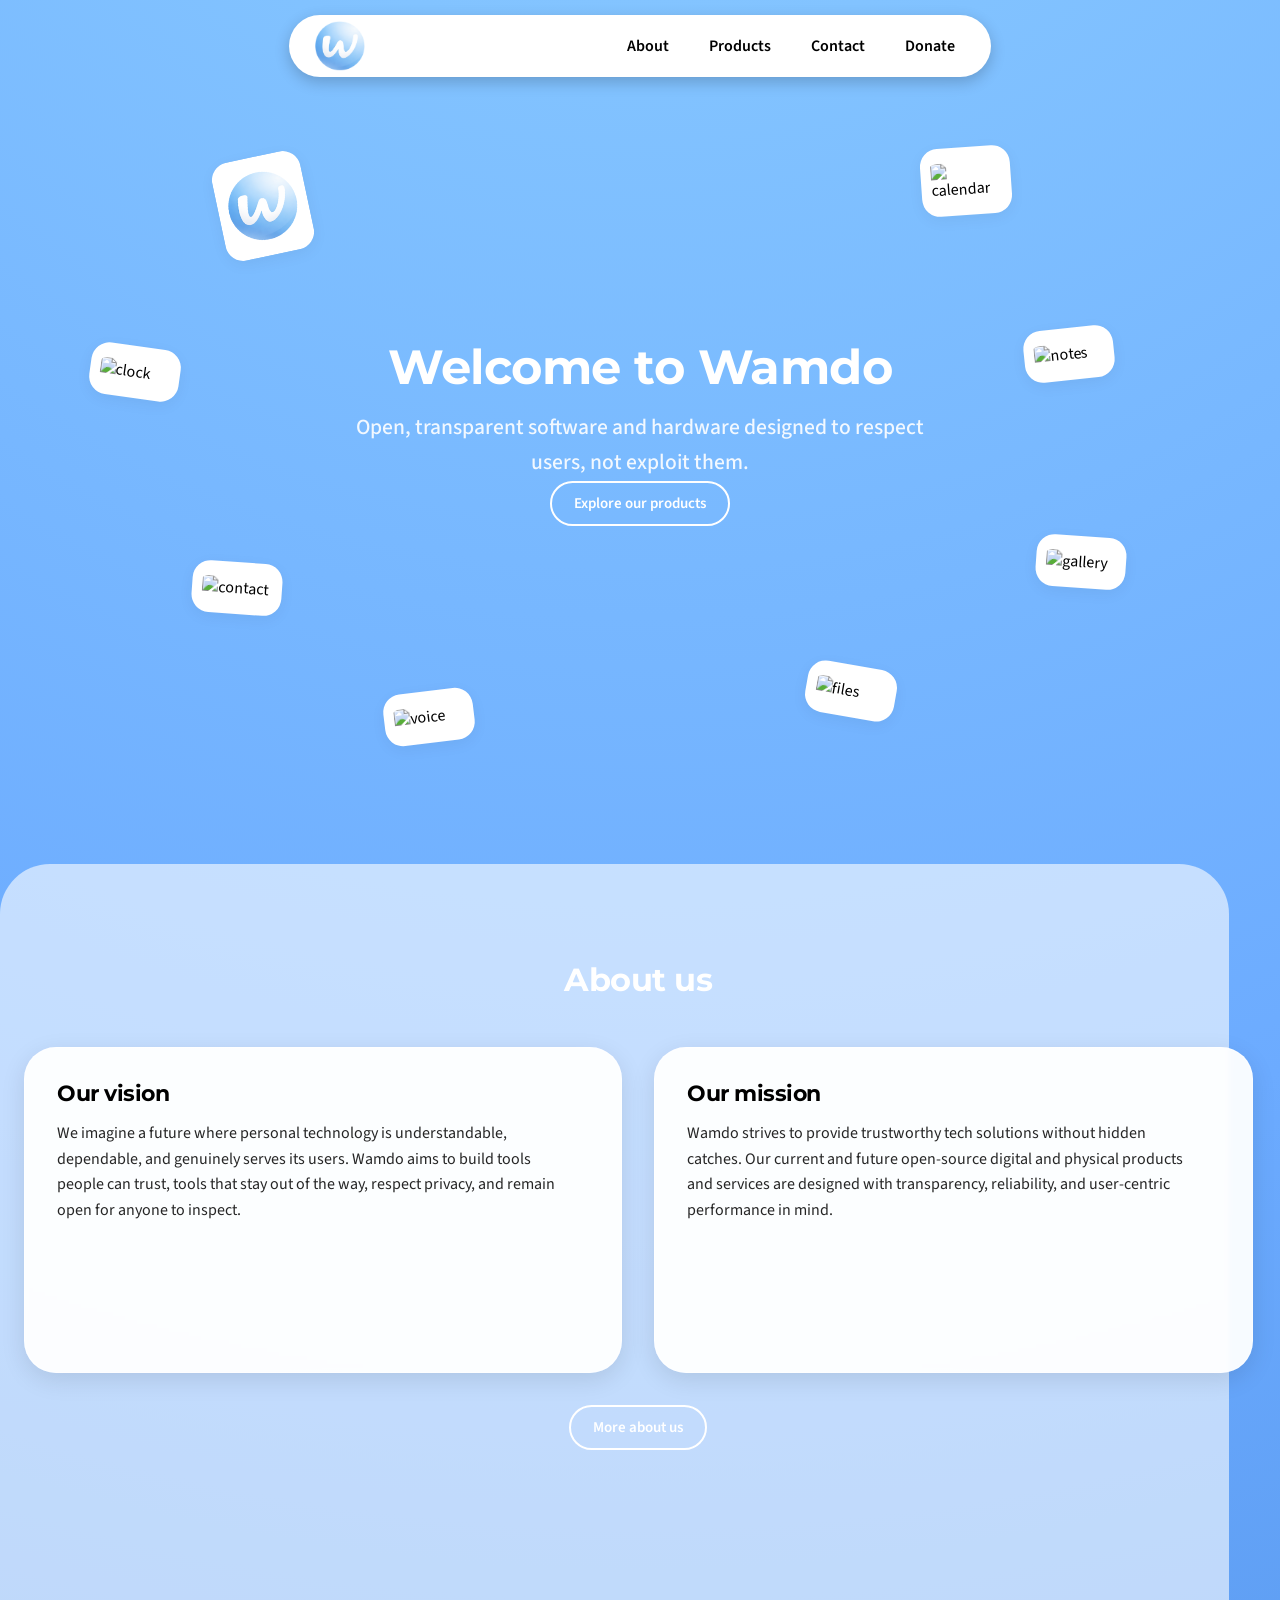
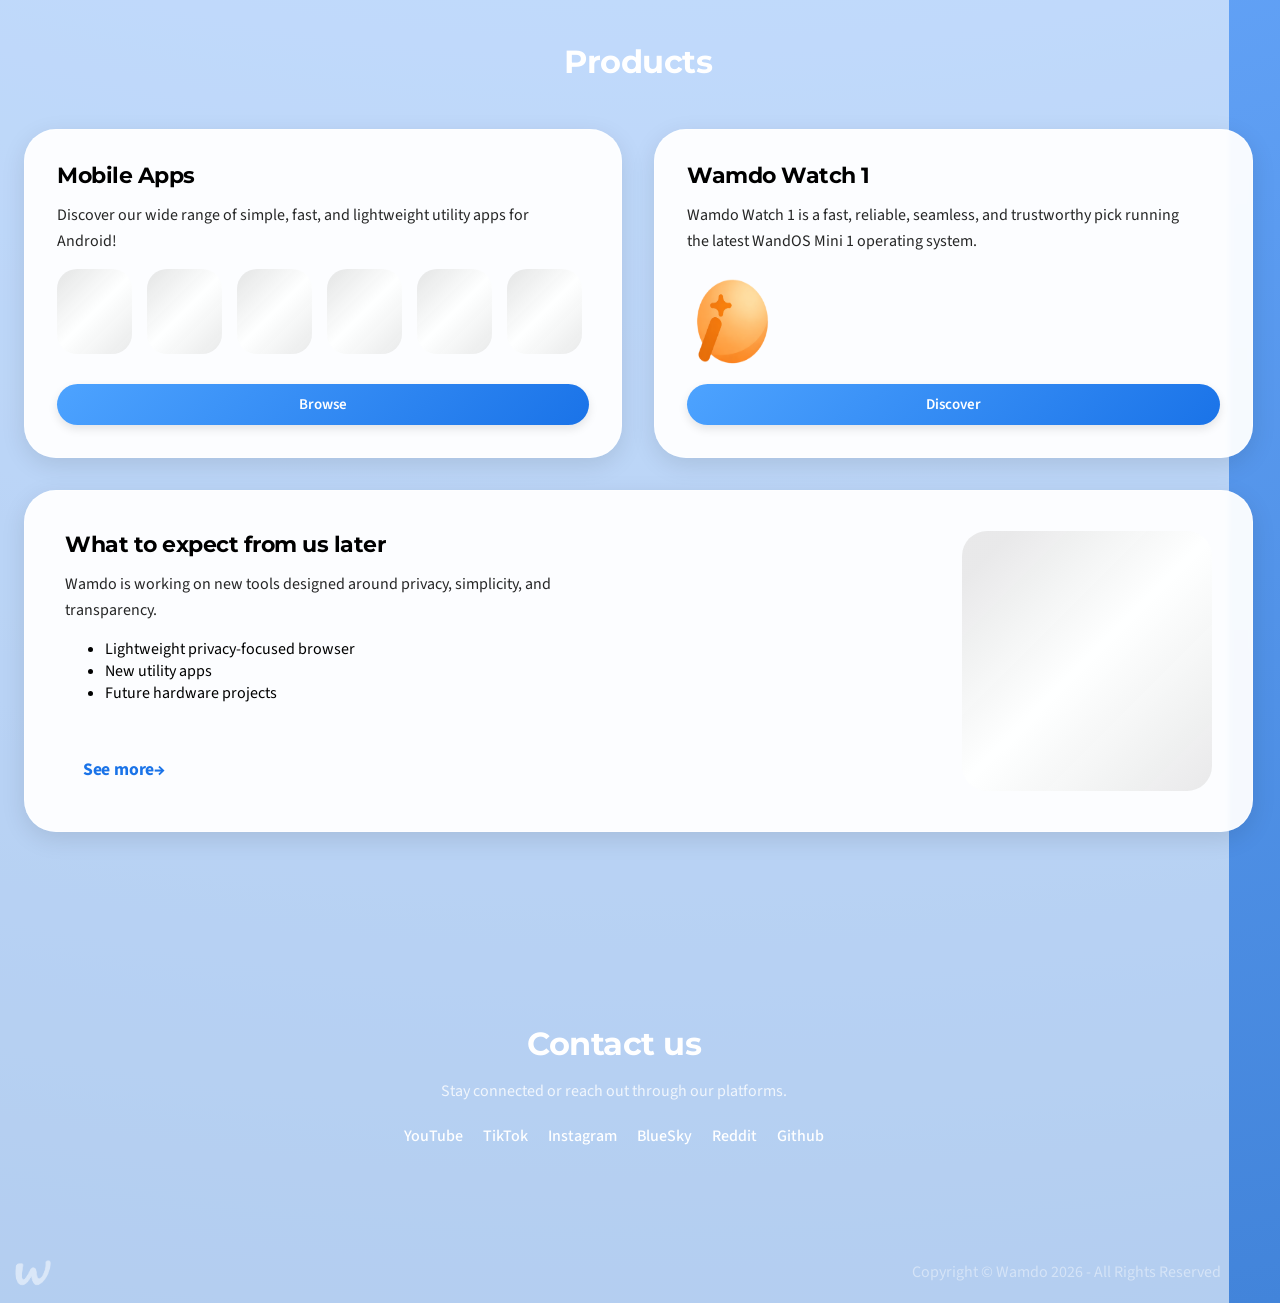
==== commit c65762e4: "main surface and icons" ====
--- a/index.html
+++ b/index.html
@@ -27,14 +27,14 @@
     <header id="home">
 
         <div class="hero-icons">
-            <img src="icons/keyboard.png" class="float-icon icon1" alt="keyboard">
-            <img src="icons/clock.png" class="float-icon icon2" alt="clock">
-            <img src="icons/notes.png" class="float-icon icon3" alt="notes">
-            <img src="icons/files.png" class="float-icon icon4" alt="files">
-            <img src="icons/calendar.png" class="float-icon icon5" alt="calendar">
-            <img src="icons/voice.png" class="float-icon icon6" alt="voice">
-            <img src="icons/contact.png" class="float-icon icon7" alt="contact">
-            <img src="icons/gallery.png" class="float-icon icon8" alt="gallery">
+            <img src="icons/keyboard.png" class="icon icon1 fadein" alt="keyboard">
+            <img src="icons/clock.png" class="icon icon2 fadein" alt="clock">
+            <img src="icons/notes.png" class="icon icon3 fadein" alt="notes">
+            <img src="icons/files.png" class="icon icon4 fadein" alt="files">
+            <img src="icons/calendar.png" class="icon icon5 fadein" alt="calendar">
+            <img src="icons/voice.png" class="icon icon6 fadein" alt="voice">
+            <img src="icons/contact.png" class="icon icon7 fadein" alt="contact">
+            <img src="icons/gallery.png" class="icon icon8 fadein" alt="gallery">
         </div>
 
         <div class="hero-content">
@@ -43,89 +43,93 @@
             <a href="#products" class="btn-light-white">Explore our products</a>
         </div>
     </header>
+    
+    <main class="not-hero">
 
-    <section id="about">
-        <div class="container">
-            <h2>About us</h2>
-            <div class="grid">
-                <div class="card">
-                    <h3>Our vision</h3>
-                    <p>We imagine a future where personal technology is understandable, dependable, and genuinely serves its users. Wamdo aims to build tools people can trust, tools that stay out of the way, respect privacy, and remain open for anyone to inspect.</p>
+        <section id="about">
+            <div class="container">
+                <h2>About us</h2>
+                <div class="grid">
+                    <div class="fadein card">
+                        <h3>Our vision</h3>
+                        <p>We imagine a future where personal technology is understandable, dependable, and genuinely serves its users. Wamdo aims to build tools people can trust, tools that stay out of the way, respect privacy, and remain open for anyone to inspect.</p>
+                    </div>
+                    <div class="fadein card">
+                        <h3>Our mission</h3>
+                        <p>Wamdo strives to provide trustworthy tech solutions without hidden catches. Our current and future open-source digital and physical products and services are designed with transparency, reliability, and user-centric performance in mind.</p>
+                    </div>
                 </div>
-                <div class="card">
-                    <h3>Our mission</h3>
-                    <p>Wamdo strives to provide trustworthy tech solutions without hidden catches. Our current and future open-source digital and physical products and services are designed with transparency, reliability, and user-centric performance in mind.</p>
-                </div>
+                <a href="about.html" class="btn-light-white">More about us</a>
             </div>
-            <a href="about.html" class="btn-light-white">More about us</a>
-        </div>
-    </section>
+        </section>
 
-    <section id="products">
-        <div class="container">
-            <h2>Products</h2>
-            <div class="grid">
-                <div class="card">
-                    <h3>Mobile Apps</h3>
-                    <p>Discover our wide range of simple, fast, and lightweight utility apps for Android!</p>
-                    <div class="app-icons">
-                        <div class="img-placeholder"></div>
-                        <div class="img-placeholder"></div>
-                        <div class="img-placeholder"></div>
-                        <div class="img-placeholder"></div>
-                        <div class="img-placeholder"></div>
-                        <div class="img-placeholder"></div>
+        <section id="products">
+            <div class="container">
+                <h2>Products</h2>
+                <div class="grid">
+                    <div class="fadein card">
+                        <h3>Mobile Apps</h3>
+                        <p>Discover our wide range of simple, fast, and lightweight utility apps for Android!</p>
+                        <div class="app-icons">
+                            <div class="img-placeholder"></div>
+                            <div class="img-placeholder"></div>
+                            <div class="img-placeholder"></div>
+                            <div class="img-placeholder"></div>
+                            <div class="img-placeholder"></div>
+                            <div class="img-placeholder"></div>
+                        </div>
+                        <a class="btn-bold" href="apps.html">Browse</a>
                     </div>
-                    <a class="btn-bold" href="apps.html">Browse</a>
-                </div>
-                <div class="card">
-                    <h3>Wamdo Watch 1</h3>
-                    <p>Wamdo Watch 1 is a fast, reliable, seamless, and trustworthy pick running the latest WandOS Mini 1 operating system.</p>
-                    <img class="product-image" src="img/OS.png" alt="">
-                    <a class="btn-bold" href="watch.html">Discover</a>
-                </div>
-                <div class="card full-card">
-                    <div class="full-card-content">
-                        <div class="full-card-left">
-                            <h3>What to expect from us later</h3>
-                            <p>Wamdo is working on new tools designed around privacy, simplicity, and transparency.</p>
-                            <ul class="future-list">
-                                <li>Lightweight privacy-focused browser</li>
-                                <li>New utility apps</li>
-                                <li>Future hardware projects</li>
-                            </ul>
-                            <a class="link-bold" href="newproduct.html">See more→</a>
-                        </div>
-                        <div class="full-card-right">
-                            <div class="img-placeholder large-placeholder"></div>
+                    <div class="fadein card">
+                        <h3>Wamdo Watch 1</h3>
+                        <p>Wamdo Watch 1 is a fast, reliable, seamless, and trustworthy pick running the latest WandOS Mini 1 operating system.</p>
+                        <img class="product-image" src="img/OS.png" alt="">
+                        <a class="btn-bold" href="watch.html">Discover</a>
+                    </div>
+                    <div class="fadein card full-card">
+                        <div class="full-card-content">
+                            <div class="full-card-left">
+                                <h3>What to expect from us later</h3>
+                                <p>Wamdo is working on new tools designed around privacy, simplicity, and transparency.</p>
+                                <ul class="future-list">
+                                    <li>Lightweight privacy-focused browser</li>
+                                    <li>New utility apps</li>
+                                    <li>Future hardware projects</li>
+                                </ul>
+                                <a class="link-bold" href="newproduct.html">See more→</a>
+                            </div>
+                            <div class="full-card-right">
+                                <div class="img-placeholder large-placeholder"></div>
+                            </div>
                         </div>
                     </div>
                 </div>
             </div>
-        </div>
-    </section>
+        </section>
 
-    <section id="contact">
-        <h2>Contact us</h2>
+        <section id="contact">
+            <h2>Contact us</h2>
 
-        <p class="contact-text">
-            Stay connected or reach out through our platforms.
-        </p>
+            <p class="contact-text">
+                Stay connected or reach out through our platforms.
+            </p>
 
-        <div class="contact-links">
-            <a href="https://www.youtube.com/@GetWamdo">YouTube</a>
-            <a href="https://www.tiktok.com/@getwamdo">TikTok</a>
-            <a href="https://www.instagram.com/getwamdo">Instagram</a>
-            <a href="https://bsky.app/profile/getwamdo.bsky.social">BlueSky</a>
-            <a href="https://www.reddit.com/user/GetWamdo">Reddit</a>
-            <a href="https://github.com/WamdoPB">Github</a>
-        </div>
-    </section>
+            <div class="contact-links">
+                <a href="https://www.youtube.com/@GetWamdo">YouTube</a>
+                <a href="https://www.tiktok.com/@getwamdo">TikTok</a>
+                <a href="https://www.instagram.com/getwamdo">Instagram</a>
+                <a href="https://bsky.app/profile/getwamdo.bsky.social">BlueSky</a>
+                <a href="https://www.reddit.com/user/GetWamdo">Reddit</a>
+                <a href="https://github.com/WamdoPB">Github</a>
+            </div>
+        </section>
 
-    <footer>
-        <img src="img/w-solid-blue.png" alt="Wamdo" class="smalllogo">
-        <p>Copyright &copy Wamdo 2026 - All Rights Reserved</p>
-    </footer>
+        <footer>
+            <img src="img/w.png" alt="Wamdo" class="smalllogo">
+            <p>Copyright &copy Wamdo 2026 - All Rights Reserved</p>
+        </footer>
+
+    </main>
 
     <script>
         const observer = new IntersectionObserver((entries) => {
@@ -136,9 +140,9 @@
             });
         });
 
-        document.querySelectorAll('.card').forEach(card => {
-            card.classList.add('fade-in');
-            observer.observe(card);
+        document.querySelectorAll('.fadein').forEach(fadein => {
+            fadein.classList.add('fade-in');
+            observer.observe(fadein);
         });
     </script>
 </body>
--- a/styles.css
+++ b/styles.css
@@ -22,6 +22,12 @@
 
     --container-width: 1250px;
     --container-padding: 24px;
+
+    --radius-sm: 12px;
+    --radius-md: 18px;
+    --radius-lg: 24px;
+    --radius-xl: 32px;
+    --radius-xxl: 50px;
 }
 
 
@@ -93,7 +99,7 @@
     height: 60px;
 
     background: white;
-    border-radius: 100px;
+    border-radius: var(--radius-xl);
     border: 1px solid rgba(255,255,255,0.4);
 
     box-shadow: 0 5px 15px rgba(0,0,0,0.2);
@@ -146,7 +152,7 @@
 }
 
 header {
-    min-height: 100vh;
+    min-height: 96vh;
 
     position: relative;
     overflow: hidden;
@@ -173,12 +179,19 @@
     z-index: 1;
 }
 
-.float-icon {
+.icon {
     position: absolute;
     width: 70px;
     opacity: 0.85;
-
-    animation: float 6s ease-in-out infinite;
+    background-color: #FFFFFF;
+    color: black;
+    padding: 15px 10px;
+    border-radius: var(--radius-md);
+    box-shadow:
+        0 4px 15px rgba(0,0,0,0.05),
+        inset 0 1px 0 rgba(255,255,255,0.03);
+    transform: translateY(0) rotate(var(--rot));
+    transition: all 0.5s;
 }
 
 .hero-icons {
@@ -194,70 +207,52 @@
 }
 
 .icon1 {
-    top: 20%;
-    left: 15%;
+    top: 18%;
+    left: 17%;
     --rot: -12deg;
 }
 
 .icon2 {
-    top: 65%;
-    left: 20%;
+    top: 40%;
+    left: 7%;
     --rot: 8deg;
 }
 
 .icon3 {
-    top: 30%;
-    right: 18%;
+    top: 38%;
+    right: 13%;
     --rot: -6deg;
 }
 
 .icon4 {
-    top: 70%;
-    right: 22%;
+    top: 77%;
+    right: 30%;
     --rot: 10deg;
 }
 
 .icon5 {
-    top: 20%;
-    left: 60%;
+    top: 17%;
+    right: 21%;
     --rot: -4deg;
 }
 
 .icon6 {
     top: 80%;
-    left: 50%;
+    left: 30%;
     --rot: -7deg;
 }
 
 .icon7 {
-    top: 85%;
-    left: 30%;
+    top: 65%;
+    left: 15%;
     --rot: 4deg;
 }
 
 .icon8 {
-    top: 50%;
-    left: 90%;
-    --rot: -2deg;
-}
-
-@keyframes float {
-
-    0% {
-        transform: translateY(0) rotate(var(--rot));
-    }
-
-    50% {
-        transform: translateY(-12px) rotate(var(--rot));
-    }
-
-    100% {
-        transform: translateY(0) rotate(var(--rot));
-    }
-
-}
-
-
+    top: 62%;
+    right: 12%;
+    --rot: 4deg;
+}
 
 
 
@@ -289,15 +284,17 @@
     background: rgba(255,255,255,0.95);
     color: black;
 
-    border-radius: 35px;
+    border-radius: var(--radius-xl);
     padding: 2rem;
 
     border: 1px solid rgba(255,255,255,0.6);
-    backdrop-filter: blur(4px);
+    backdrop-filter: blur(2px);
     box-shadow:
-        0 10px 30px rgba(0,0,0,0.15),
-        inset 0 1px 0 rgba(255,255,255,0.6);
-
+        0 7px 25px rgba(0,0,0,0.10),
+        inset 0 1px 0 rgba(255,255,255,0.1);
+    /*box-shadow:
+        0 4px 15px rgba(0,0,0,0.05),
+        inset 0 1px 0 rgba(255,255,255,0.03);*/
     display: flex;
     flex-direction: column;
     gap: 15px;
@@ -314,9 +311,9 @@
 }
 
 .card:hover {
-    transform: translateY(calc(var(--card-y) - 8px)) scale(1.02);
+    transform: translateY(calc(var(--card-y) - 4px)) scale(1.01);
     box-shadow:
-        0 18px 40px rgba(0,0,0,0.25),
+        0 7px 25px rgba(0,0,0,0.15),
         inset 0 1px 0 rgba(255,255,255,0.8);
 }
 
@@ -392,14 +389,14 @@
 
     color: white;
 
-    box-shadow: 0 4px 10px rgba(0,0,0,0.15);
+    box-shadow: 0 4px 10px rgba(0,0,0,0.10);
 
     transition: all 0.25s ease;
 }
 
 .btn-bold:hover {
     transform: translateY(-2px) scale(1.01);
-    box-shadow: 0 6px 14px rgba(0,0,0,0.20);
+    box-shadow: 0 3px 8px rgba(0,0,0,0.20);
 }
 
 .btn-light, .btn-light-white {
@@ -434,7 +431,7 @@
 .btn-light:hover, .btn-light-white:hover {
     background-color: white;
     color: var(--wamdo-bold-deep);
-    box-shadow: 0 6px 14px rgba(0,0,0,0.15);
+    box-shadow: 0 5px 12px rgba(0,0,0,0.15);
     transform: translateY(-2px);
 }
 
@@ -459,7 +456,7 @@
 
 .image {
     background-color: gray;
-    border-radius: 40px;
+    border-radius: var(--radius-xl);
 }
 
 .product-image {
@@ -530,10 +527,10 @@
 }
 
 footer {
-    background-color: #0e000010;
-    border-top: 1px solid #FFFFFF20;
-    border-top-left-radius: 20px;
-    border-top-right-radius: 20px;
+    /*background-color: #0e000010;
+    border-top: 1px solid #FFFFFF20;*/
+    border-top-left-radius: var(--radius-md);
+    border-top-right-radius: var(--radius-md);
     display: flex;
     align-items: center;
     justify-content: space-between;
@@ -545,6 +542,10 @@
     right: 0;
 }
 
+footer img {
+    opacity: 0.5;
+}
+
 footer p {
     color: #FFFFFF70;
 }
@@ -555,4 +556,14 @@
 
 ::-webkit-scrollbar {
     display: none;
+}
+
+
+main {
+    width: 96%;
+    background: #FFFFFF99;
+    align-self: center;
+    justify-self: center;
+    border-top-left-radius: var(--radius-xxl);
+    border-top-right-radius: var(--radius-xxl);
 }
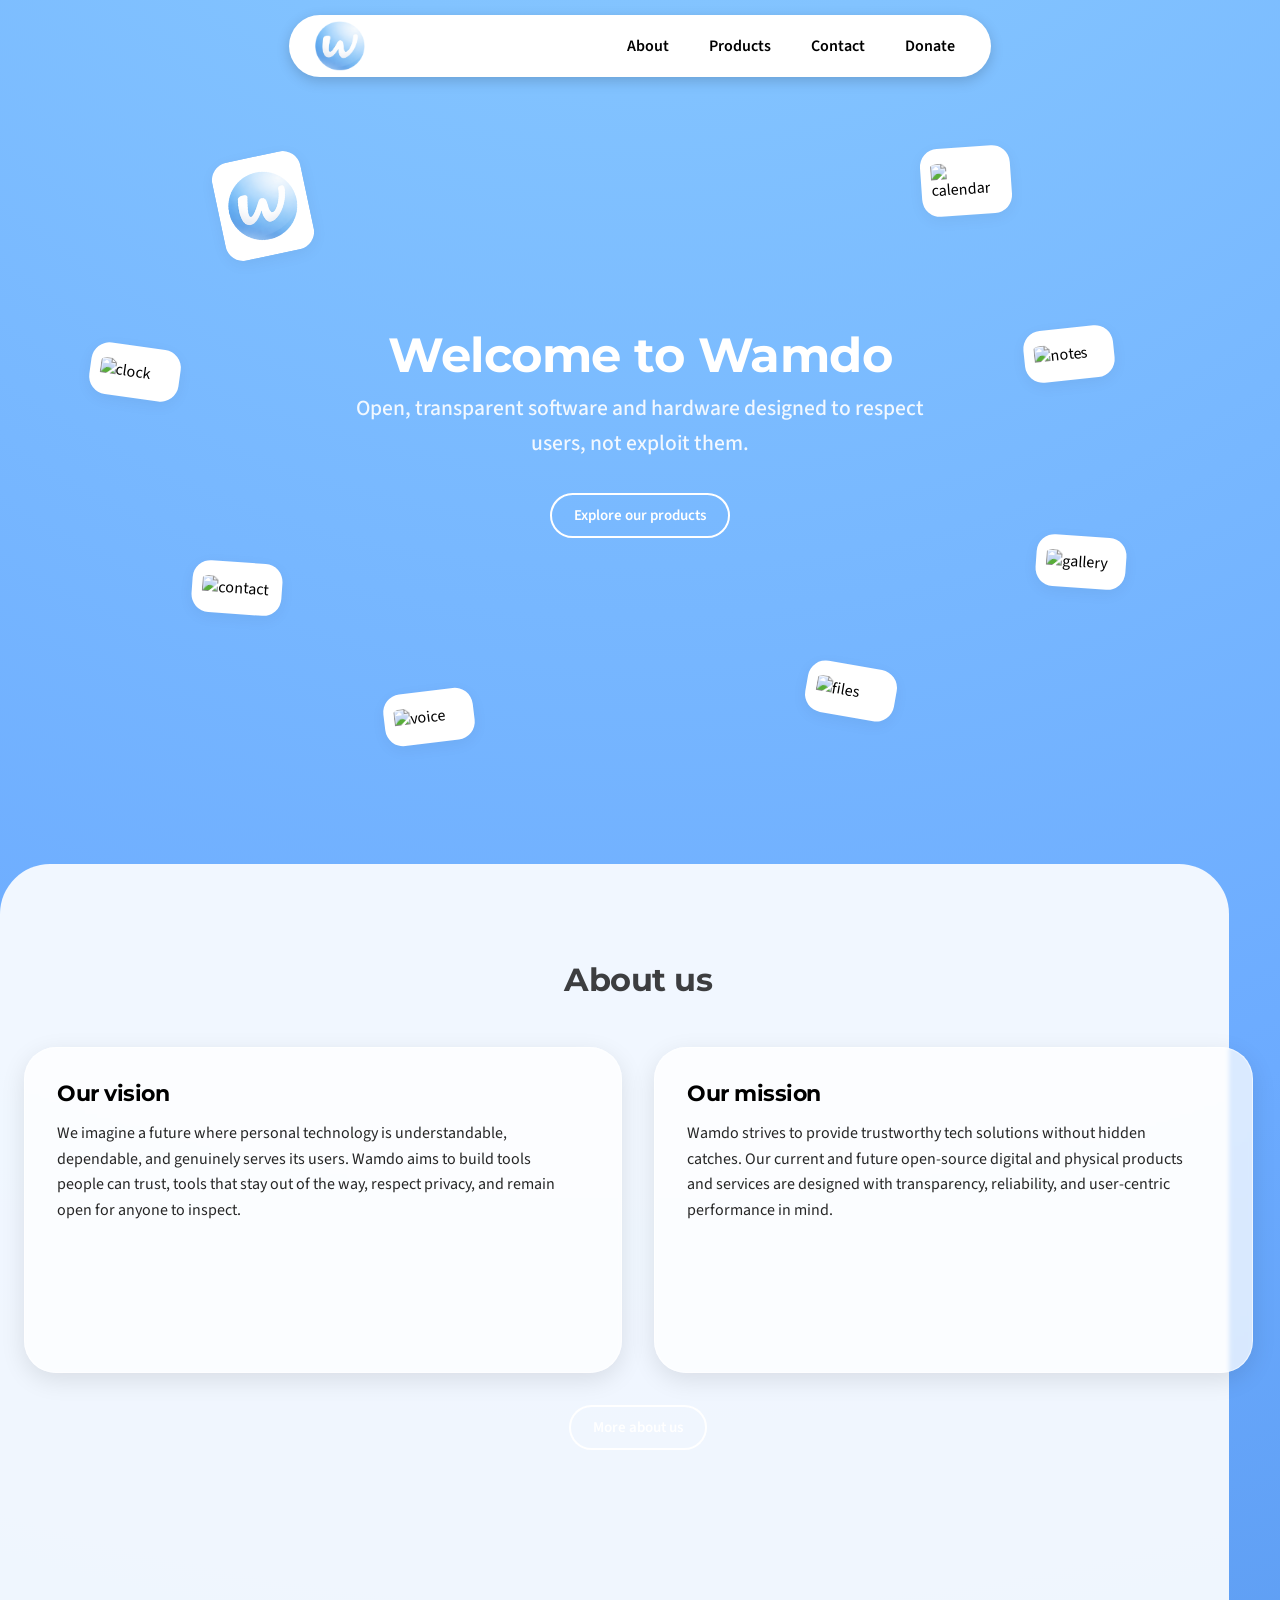
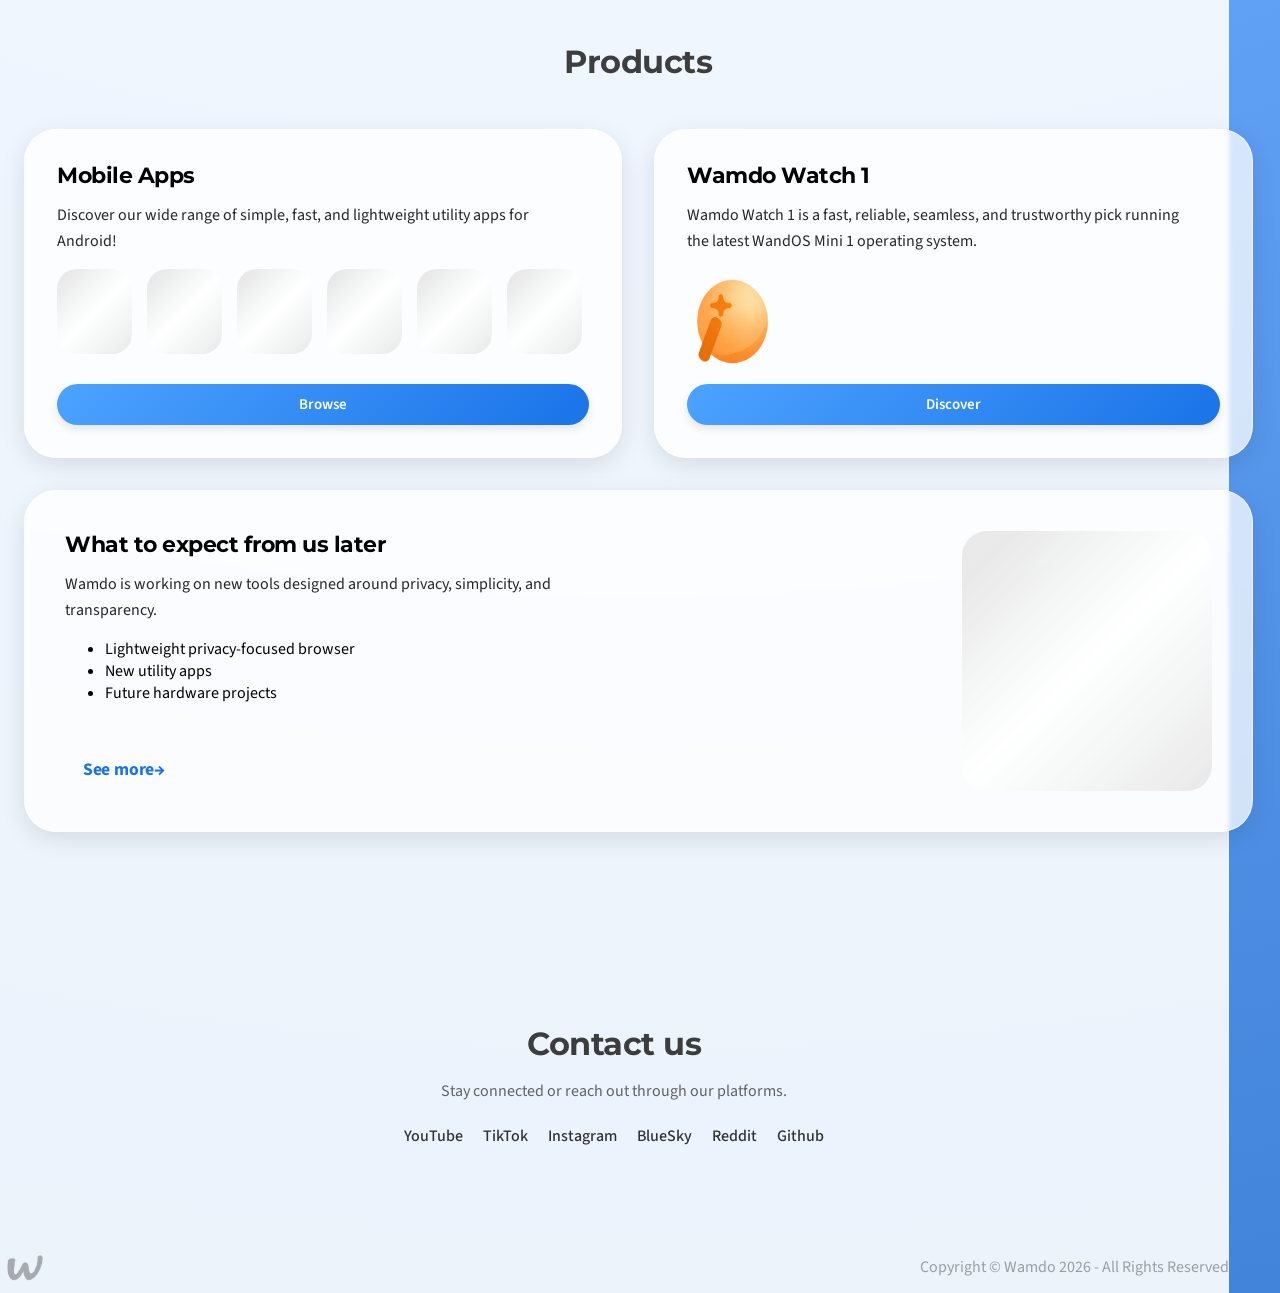
==== commit 8bf11099: "main content surface" ====
--- a/index.html
+++ b/index.html
@@ -39,8 +39,8 @@
 
         <div class="hero-content">
             <h1><!--<img style="height: 50px; transform: translateY(10px);" src="img/w-borderless-large.png" alt=""> Just an experiment, not needed.-->Welcome to Wamdo</h1>
-            <p style="padding-top: 15px;">Open, transparent software and hardware designed to respect users, not exploit them.</p>
-            <a href="#products" class="btn-light-white">Explore our products</a>
+            <p style="margin-top: var(--space-xs);">Open, transparent software and hardware designed to respect users, not exploit them.</p>
+            <a href="#products" class="btn-light-white" style="margin-top: var(--space-md);">Explore our products</a>
         </div>
     </header>
     
@@ -125,7 +125,7 @@
         </section>
 
         <footer>
-            <img src="img/w.png" alt="Wamdo" class="smalllogo">
+            <img src="img/w-dark.png" alt="Wamdo" class="smalllogo">
             <p>Copyright &copy Wamdo 2026 - All Rights Reserved</p>
         </footer>
 
--- a/styles.css
+++ b/styles.css
@@ -102,7 +102,7 @@
     border-radius: var(--radius-xl);
     border: 1px solid rgba(255,255,255,0.4);
 
-    box-shadow: 0 5px 15px rgba(0,0,0,0.2);
+    box-shadow: 0 4px 13px rgba(0,0,0,0.17);
 
     display: flex;
     align-items: center;
@@ -144,6 +144,7 @@
 
 section {
     padding-block: var(--space-xl);
+    color: rgba(0, 0, 0, 0.75);
 }
 
 section h2 {
@@ -281,7 +282,7 @@
 }
 
 .card {
-    background: rgba(255,255,255,0.95);
+    background: rgba(255, 255, 255, 0.75);
     color: black;
 
     border-radius: var(--radius-xl);
@@ -411,7 +412,7 @@
     font-weight: 600;
     font-size: 15px;
 
-    transition: all 0.25s ease;
+    transition: all 0.15s;
 }
 
 .btn-light {
@@ -430,9 +431,8 @@
 
 .btn-light:hover, .btn-light-white:hover {
     background-color: white;
-    color: var(--wamdo-bold-deep);
-    box-shadow: 0 5px 12px rgba(0,0,0,0.15);
-    transform: translateY(-2px);
+    color: var(--wamdo-bold-bright);
+    /*transform: translateY(-2px);*/
 }
 
 .link-bold {
@@ -516,7 +516,7 @@
 
 .contact-links a {
     text-decoration: none;
-    color: white;
+    color: rgb(0, 0, 0, 0.8);
     font-weight: 500;
     transition: opacity 0.2s ease, transform 0.2s ease;
 }
@@ -527,27 +527,25 @@
 }
 
 footer {
-    /*background-color: #0e000010;
-    border-top: 1px solid #FFFFFF20;*/
-    border-top-left-radius: var(--radius-md);
-    border-top-right-radius: var(--radius-md);
     display: flex;
     align-items: center;
     justify-content: space-between;
-    padding: 5px;
-    padding-left: 8px;
-    padding-right: 8px;
+    width: 100%;
     bottom: 0;
     left: 0;
     right: 0;
 }
 
+.footer-content {
+    width: 90%;
+}
+
 footer img {
-    opacity: 0.5;
+    opacity: 0.35;
 }
 
 footer p {
-    color: #FFFFFF70;
+    color: rgba(0, 0, 0, 0.35);
 }
 
 hr {
@@ -561,7 +559,7 @@
 
 main {
     width: 96%;
-    background: #FFFFFF99;
+    background: rgba(255, 255, 255, 0.9);
     align-self: center;
     justify-self: center;
     border-top-left-radius: var(--radius-xxl);
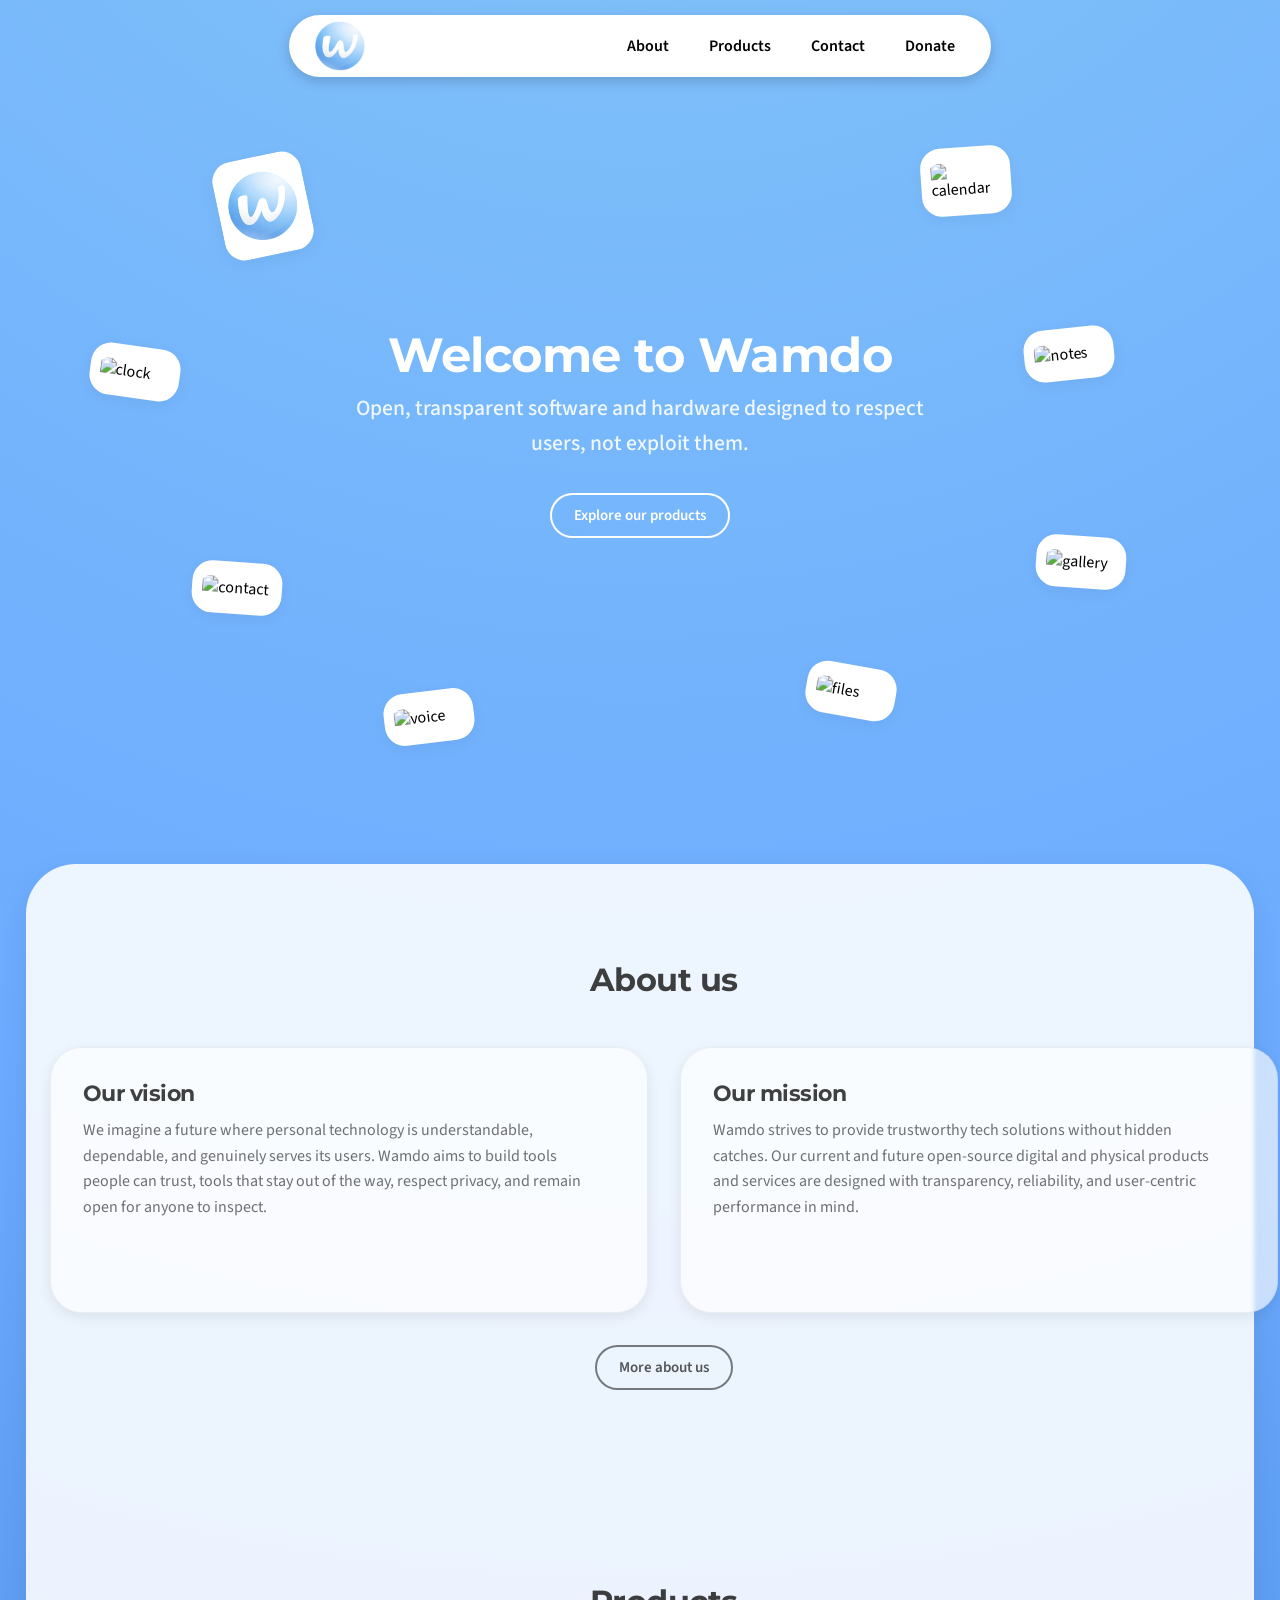
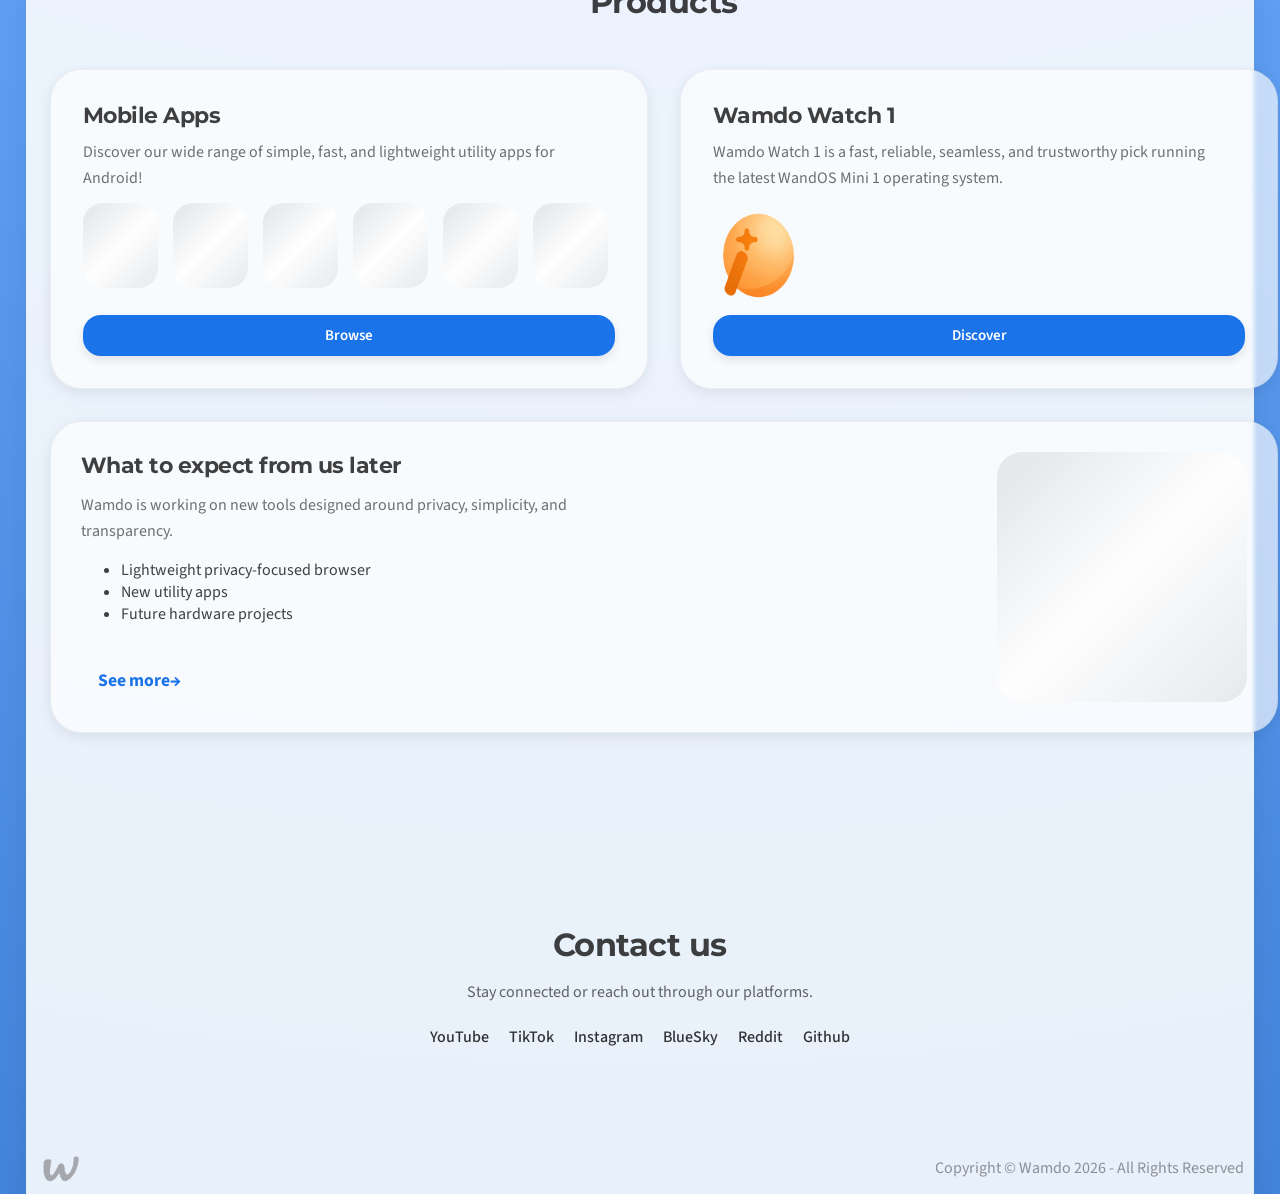
==== commit edbe1299: "polish, fixes, animations" ====
--- a/index.html
+++ b/index.html
@@ -27,14 +27,14 @@
     <header id="home">
 
         <div class="hero-icons">
-            <img src="icons/keyboard.png" class="icon icon1 fadein" alt="keyboard">
-            <img src="icons/clock.png" class="icon icon2 fadein" alt="clock">
-            <img src="icons/notes.png" class="icon icon3 fadein" alt="notes">
-            <img src="icons/files.png" class="icon icon4 fadein" alt="files">
-            <img src="icons/calendar.png" class="icon icon5 fadein" alt="calendar">
-            <img src="icons/voice.png" class="icon icon6 fadein" alt="voice">
-            <img src="icons/contact.png" class="icon icon7 fadein" alt="contact">
-            <img src="icons/gallery.png" class="icon icon8 fadein" alt="gallery">
+            <img src="icons/keyboard.png" class="icon icon1 fade-in" alt="keyboard">
+            <img src="icons/clock.png" class="icon icon2 fade-in" alt="clock">
+            <img src="icons/notes.png" class="icon icon3 fade-in" alt="notes">
+            <img src="icons/files.png" class="icon icon4 fade-in" alt="files">
+            <img src="icons/calendar.png" class="icon icon5 fade-in" alt="calendar">
+            <img src="icons/voice.png" class="icon icon6 fade-in" alt="voice">
+            <img src="icons/contact.png" class="icon icon7 fade-in" alt="contact">
+            <img src="icons/gallery.png" class="icon icon8 fade-in" alt="gallery">
         </div>
 
         <div class="hero-content">
@@ -44,22 +44,22 @@
         </div>
     </header>
     
-    <main class="not-hero">
+    <main>
 
         <section id="about">
             <div class="container">
                 <h2>About us</h2>
                 <div class="grid">
-                    <div class="fadein card">
+                    <div class="fade-in card">
                         <h3>Our vision</h3>
                         <p>We imagine a future where personal technology is understandable, dependable, and genuinely serves its users. Wamdo aims to build tools people can trust, tools that stay out of the way, respect privacy, and remain open for anyone to inspect.</p>
                     </div>
-                    <div class="fadein card">
+                    <div class="fade-in card">
                         <h3>Our mission</h3>
                         <p>Wamdo strives to provide trustworthy tech solutions without hidden catches. Our current and future open-source digital and physical products and services are designed with transparency, reliability, and user-centric performance in mind.</p>
                     </div>
                 </div>
-                <a href="about.html" class="btn-light-white">More about us</a>
+                <a href="about.html" class="btn-light-surface">More about us</a>
             </div>
         </section>
 
@@ -67,7 +67,7 @@
             <div class="container">
                 <h2>Products</h2>
                 <div class="grid">
-                    <div class="fadein card">
+                    <div class="fade-in card">
                         <h3>Mobile Apps</h3>
                         <p>Discover our wide range of simple, fast, and lightweight utility apps for Android!</p>
                         <div class="app-icons">
@@ -80,13 +80,13 @@
                         </div>
                         <a class="btn-bold" href="apps.html">Browse</a>
                     </div>
-                    <div class="fadein card">
+                    <div class="fade-in card">
                         <h3>Wamdo Watch 1</h3>
                         <p>Wamdo Watch 1 is a fast, reliable, seamless, and trustworthy pick running the latest WandOS Mini 1 operating system.</p>
                         <img class="product-image" src="img/OS.png" alt="">
                         <a class="btn-bold" href="watch.html">Discover</a>
                     </div>
-                    <div class="fadein card full-card">
+                    <div class="fade-in card full-card">
                         <div class="full-card-content">
                             <div class="full-card-left">
                                 <h3>What to expect from us later</h3>
@@ -132,18 +132,25 @@
     </main>
 
     <script>
-        const observer = new IntersectionObserver((entries) => {
-            entries.forEach(entry => {
+        const observer = new IntersectionObserver((entries, index) => {
+            entries.forEach((entry) => {
                 if (entry.isIntersecting) {
-                    entry.target.classList.add('show');
+                    const el = entry.target;
+
+                    el.style.transitionDelay = `${index * 0.08}s`;
+                    el.classList.add('show');
+
+                    setTimeout(() => {
+                        el.style.transitionDelay = '0s';
+                    }, 700);
                 }
             });
         });
 
-        document.querySelectorAll('.fadein').forEach(fadein => {
-            fadein.classList.add('fade-in');
-            observer.observe(fadein);
+        document.querySelectorAll('.fade-in').forEach(el => {
+            observer.observe(el);
         });
+
     </script>
 </body>
 </html>
--- a/styles.css
+++ b/styles.css
@@ -1,4 +1,3 @@
-@import url('https://fonts.googleapis.com/css2?family=Montserrat:ital,wght@0,100..900;1,100..900&display=swap');
 @import url('https://fonts.googleapis.com/css2?family=Montserrat:ital,wght@0,100..900;1,100..900&family=Source+Sans+3:ital,wght@0,200..900;1,200..900&display=swap');
 
 * {
@@ -12,6 +11,7 @@
     --wamdo-deep: #578dd3 100%;
     --wamdo-bold-bright: #4da3ff;
     --wamdo-bold-deep: #1a73e8;
+    --wamdo-bold-deeper: #155cb9;
     --glass-white: linear-gradient(135deg, rgba(255, 255, 255, 0.3), rgba(255, 255, 255, 0.3), rgba(241, 241, 241, 0.5));
 
     --space-xs: 8px;
@@ -24,9 +24,8 @@
     --container-padding: 24px;
 
     --radius-sm: 12px;
-    --radius-md: 18px;
-    --radius-lg: 24px;
-    --radius-xl: 32px;
+    --radius-md: 20px;
+    --radius-lg: 32px;
     --radius-xxl: 50px;
 }
 
@@ -36,11 +35,10 @@
     background-size: cover;
     background-repeat: no-repeat;
     margin: 0;
-    min-height: 100vh;
     /*background: radial-gradient(circle at 50% -20%, #89c8ff 0%, #6cabff 60%, #578dd3 100%);*/
     background: radial-gradient(
         circle at 50% -20%,
-        #8ed0ff 0%,
+        #86c8f7 0%,
         #6cabff 50%,
         #4284da 100%
     );
@@ -89,6 +87,14 @@
     line-height: 1.6;
 }
 
+hr {
+    width: 90%;
+}   
+
+::-webkit-scrollbar {
+    display: none;
+}
+
 nav {
     position: fixed;
     top: 15px;
@@ -99,7 +105,7 @@
     height: 60px;
 
     background: white;
-    border-radius: var(--radius-xl);
+    border-radius: var(--radius-lg);
     border: 1px solid rgba(255,255,255,0.4);
 
     box-shadow: 0 4px 13px rgba(0,0,0,0.17);
@@ -191,8 +197,17 @@
     box-shadow:
         0 4px 15px rgba(0,0,0,0.05),
         inset 0 1px 0 rgba(255,255,255,0.03);
-    transform: translateY(0) rotate(var(--rot));
-    transition: all 0.5s;
+    transform: rotate(var(--rot));
+    opacity: 0;
+    --y: 0px;
+    transition: opacity 0.5s ease, transform 0.5s ease;
+}
+
+.icon.show {
+    opacity: 1;
+    --y: 0px;
+    transition: opacity 0.5s ease, transform 0.7s ease;
+    animation: float 10s ease-in-out infinite;
 }
 
 .hero-icons {
@@ -207,57 +222,65 @@
     z-index: 1;
 }
 
+
+/*These icons are not in any clear order sometimes.*/
 .icon1 {
     top: 18%;
     left: 17%;
     --rot: -12deg;
 }
-
 .icon2 {
     top: 40%;
     left: 7%;
     --rot: 8deg;
 }
-
 .icon3 {
     top: 38%;
     right: 13%;
     --rot: -6deg;
 }
-
 .icon4 {
     top: 77%;
     right: 30%;
     --rot: 10deg;
 }
-
 .icon5 {
     top: 17%;
     right: 21%;
     --rot: -4deg;
 }
-
 .icon6 {
     top: 80%;
     left: 30%;
     --rot: -7deg;
 }
-
 .icon7 {
     top: 65%;
     left: 15%;
     --rot: 4deg;
 }
-
 .icon8 {
     top: 62%;
     right: 12%;
     --rot: 4deg;
 }
-
-
-
-
+@keyframes float {
+    0% {transform: translateY(0) rotate(var(--rot));}
+    50% {transform: translateY(-12px) rotate(var(--rot));}
+    100% {transform: translateY(0) rotate(var(--rot));}
+}
+
+
+
+main {
+    width: 96%;
+    background: rgba(255, 255, 255, 0.88);
+    margin: 0 auto;
+    border-top-left-radius: var(--radius-xxl);
+    border-top-right-radius: var(--radius-xxl);
+    
+    box-shadow: 0 10px 30px rgba(0,0,0,0.08);
+}
 
 .grid {
     display: grid;
@@ -275,6 +298,7 @@
     display: flex;
     flex-direction: column;
     align-items: center;
+    justify-content: center;
 }
 
 .container > * + * {
@@ -282,50 +306,47 @@
 }
 
 .card {
-    background: rgba(255, 255, 255, 0.75);
-    color: black;
-
-    border-radius: var(--radius-xl);
+    background: rgba(255, 255, 255, 0.65);
+    color: rgba(0, 0, 0, 0.75);
+    border: 1px solid rgba(0, 0, 0, 0.06);
+
+    border-radius: var(--radius-lg);
     padding: 2rem;
 
-    border: 1px solid rgba(255,255,255,0.6);
     backdrop-filter: blur(2px);
     box-shadow:
-        0 7px 25px rgba(0,0,0,0.10),
+        0 4px 14px rgba(0,0,0,0.08),
         inset 0 1px 0 rgba(255,255,255,0.1);
-    /*box-shadow:
-        0 4px 15px rgba(0,0,0,0.05),
-        inset 0 1px 0 rgba(255,255,255,0.03);*/
     display: flex;
     flex-direction: column;
-    gap: 15px;
-
-    min-height: 260px;
-
-    --card-y: 0px;
-    transform: translateY(var(--card-y)) scale(1);
-    transition:   
-        transform 0.25s ease,
-        box-shadow 0.25s ease,
-        translateY 1s ease,
-        opacity 1s ease;
+    gap: 12px;
+
+    min-height: 200px;
+    /*max-width: 500px;*/
+
+    --y: 0px;
+    --scale: 1;
+    transform: translateY(var(--y)) scale(var(--scale));
+
+    transition: transform 0.2s ease, box-shadow 0.2s ease;
 }
 
 .card:hover {
-    transform: translateY(calc(var(--card-y) - 4px)) scale(1.01);
+    transform: translateY(calc(var(--y) - 4px)) scale(1.01);
     box-shadow:
-        0 7px 25px rgba(0,0,0,0.15),
+        0 6px 18px rgba(0,0,0,0.10),
         inset 0 1px 0 rgba(255,255,255,0.8);
 }
 
 .fade-in {
     opacity: 0;
-    --card-y: 40px;
+    --y: 30px;
+    transition: opacity 0.6s ease, transform 0.6s ease;
 }
 
 .fade-in.show {
     opacity: 1;
-    --card-y: 0px;
+    --y: 0px;
 }
 
 .card img {
@@ -338,13 +359,17 @@
 }
 
 .card p {
-    opacity: 0.85;
+    opacity: 0.75;
     max-width: 500px;
+}
+
+.card-muted {
+    background: rgba(136, 136, 136, 0.1);
 }
 
 .full-card {
     grid-column: 1 / -1;
-    padding: 2.5rem;
+    padding: 30px;
 }
 
 .full-card-content {
@@ -376,31 +401,25 @@
 
     padding: 10px 22px;
 
-    border-radius: 999px;
+    border-radius: 18px;
     border: none;
 
     font-weight: 600;
     font-size: 15px;
 
-    background: linear-gradient(
-        135deg,
-        var(--wamdo-bold-bright),
-        var(--wamdo-bold-deep)
-    );
-
+    background: var(--wamdo-bold-deep);
     color: white;
 
     box-shadow: 0 4px 10px rgba(0,0,0,0.10);
-
     transition: all 0.25s ease;
 }
 
 .btn-bold:hover {
-    transform: translateY(-2px) scale(1.01);
+    background-color: var(--wamdo-bold-deeper);
     box-shadow: 0 3px 8px rgba(0,0,0,0.20);
 }
 
-.btn-light, .btn-light-white {
+.btn-light, .btn-light-surface, .btn-light-white {
     display: inline-flex;
     align-items: center;
     justify-content: center;
@@ -412,13 +431,19 @@
     font-weight: 600;
     font-size: 15px;
 
-    transition: all 0.15s;
+    transition: all 0.15s ease;
 }
 
 .btn-light {
     border: 2px solid var(--wamdo-bold-bright);
 
     color: var(--wamdo-bold-bright);
+    background: transparent;
+}
+
+.btn-light-surface {
+    border: 2px solid rgba(0, 0, 0, 0.5);
+    color: rgba(0, 0, 0, 0.65);
     background: transparent;
 }
 
@@ -435,14 +460,27 @@
     /*transform: translateY(-2px);*/
 }
 
+.btn-light-surface:hover {
+    background-color: rgba(0, 0, 0, 0.8);
+    border: 2px solid rgba(0, 0, 0, 0);
+    color: white;
+}
+
 .link-bold {
     color: var(--wamdo-bold-deep);
     font-weight: bolder;
     transform: scale(1.1);
 
     display: inline-flex;
-    padding: 10px 22px;
-    max-width: 85px;
+    margin-bottom: 10px;
+    margin-left: 22px;
+    max-width: 100px;
+
+    transition: all 0.1s;
+}
+
+.link-bold:hover {
+    letter-spacing: 0.2px;
 }
 
 .logo {
@@ -530,38 +568,16 @@
     display: flex;
     align-items: center;
     justify-content: space-between;
-    width: 100%;
+    padding: 0px 10px;
     bottom: 0;
     left: 0;
     right: 0;
 }
 
-.footer-content {
-    width: 90%;
-}
-
 footer img {
     opacity: 0.35;
 }
 
 footer p {
-    color: rgba(0, 0, 0, 0.35);
-}
-
-hr {
-    width: 90%;
-}   
-
-::-webkit-scrollbar {
-    display: none;
-}
-
-
-main {
-    width: 96%;
-    background: rgba(255, 255, 255, 0.9);
-    align-self: center;
-    justify-self: center;
-    border-top-left-radius: var(--radius-xxl);
-    border-top-right-radius: var(--radius-xxl);
+    color: rgba(0, 0, 0, 0.4);
 }
